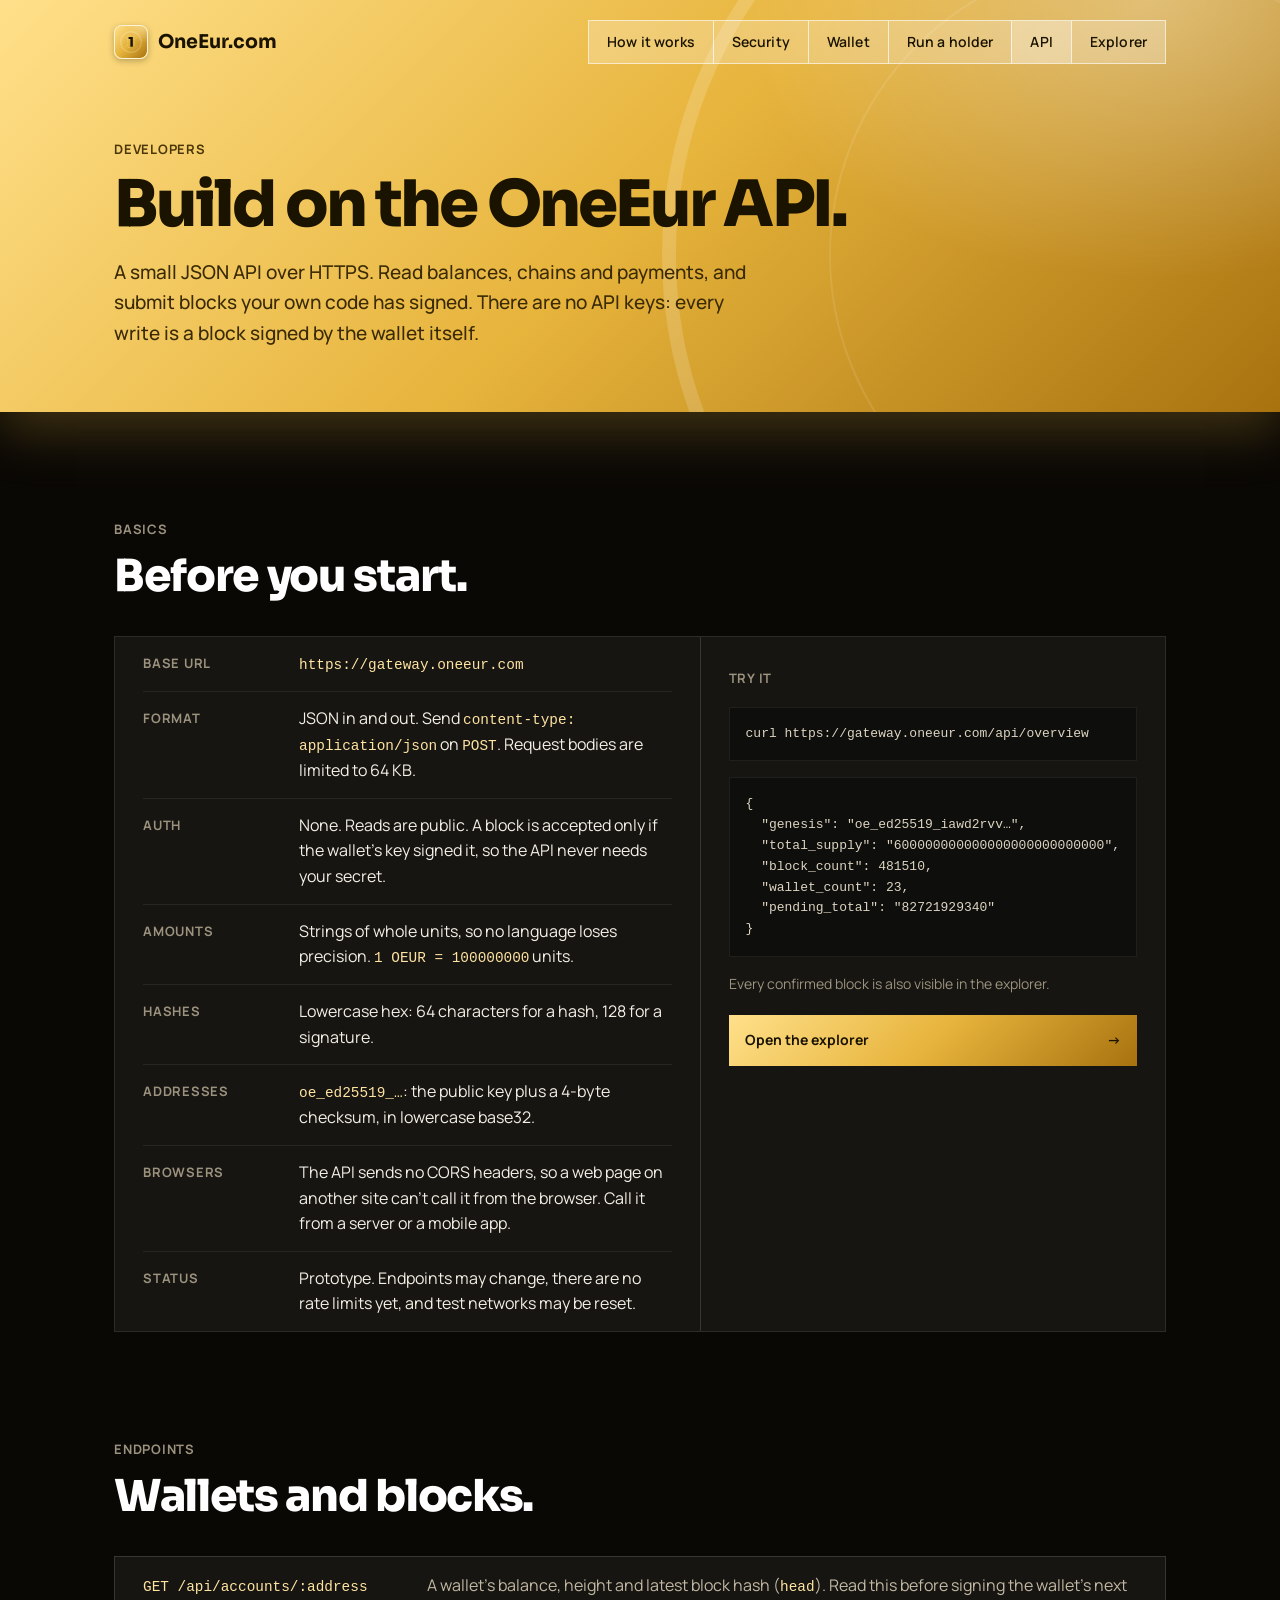
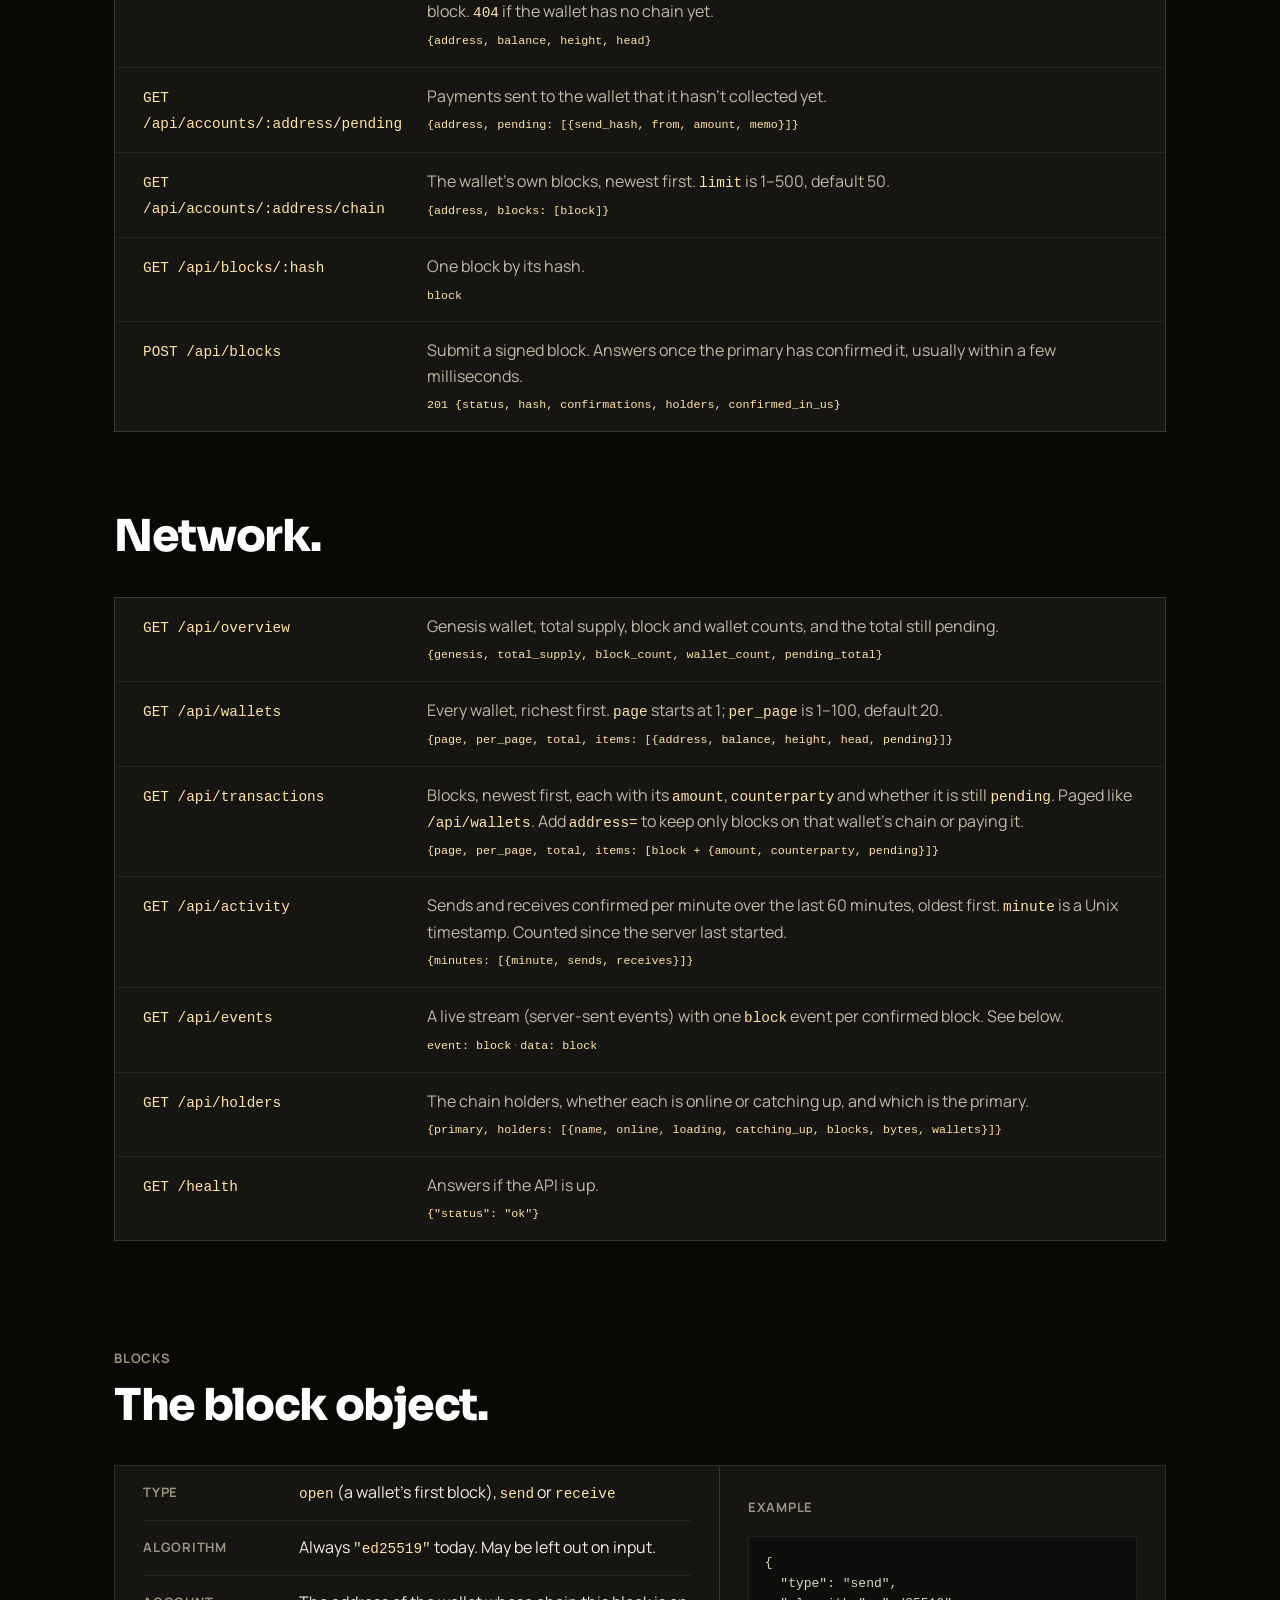
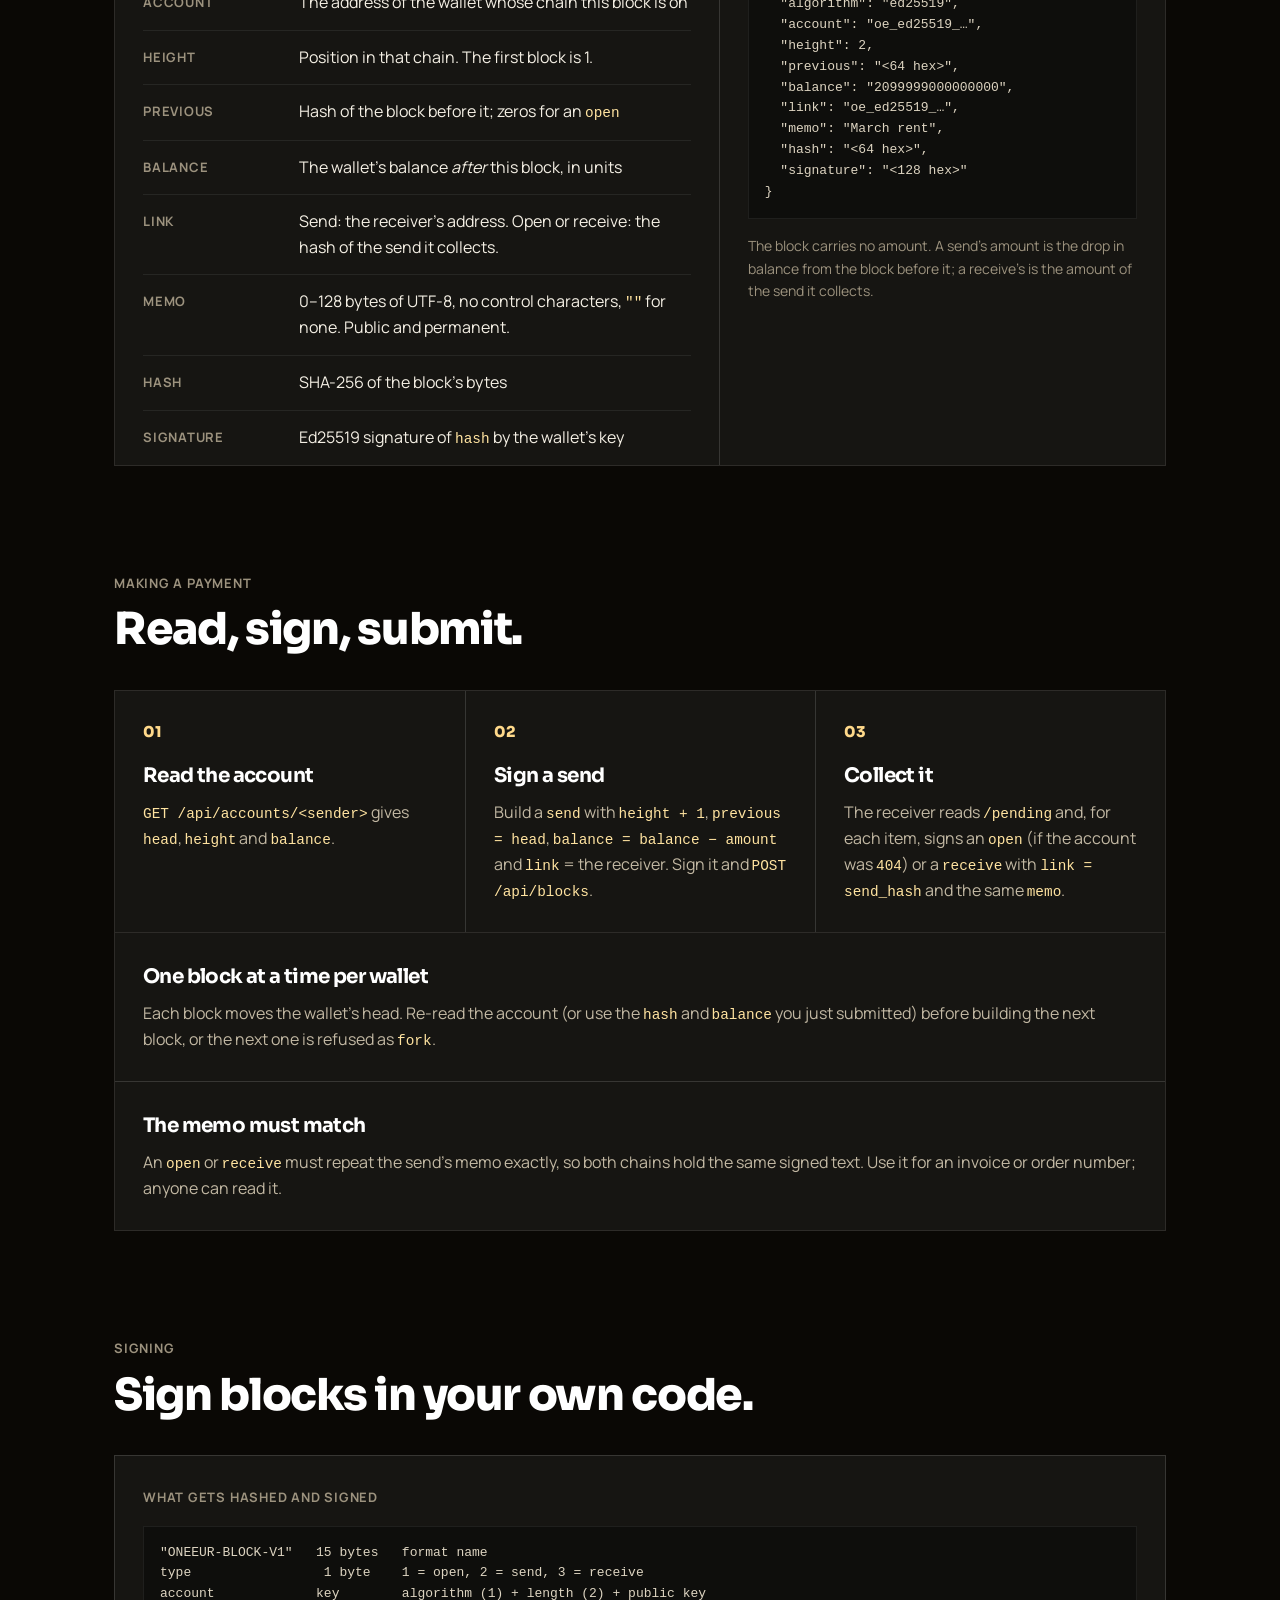
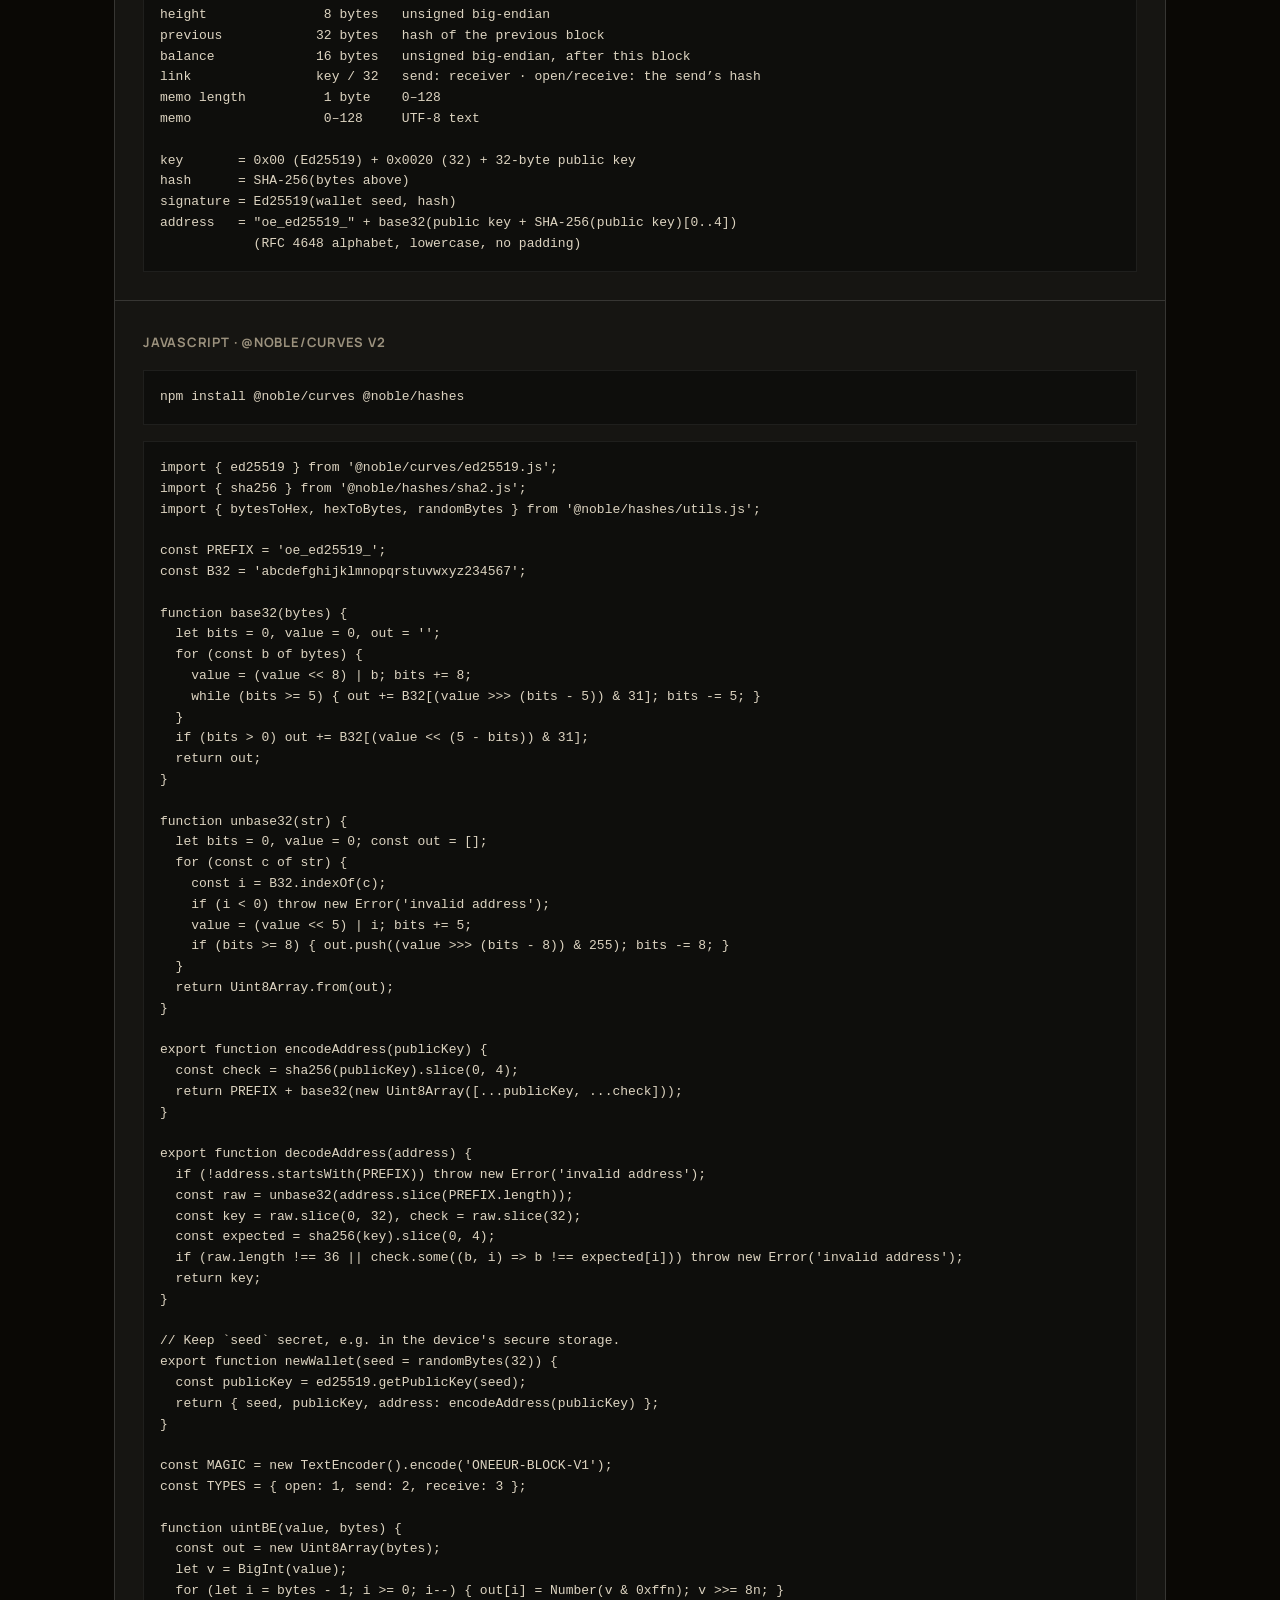
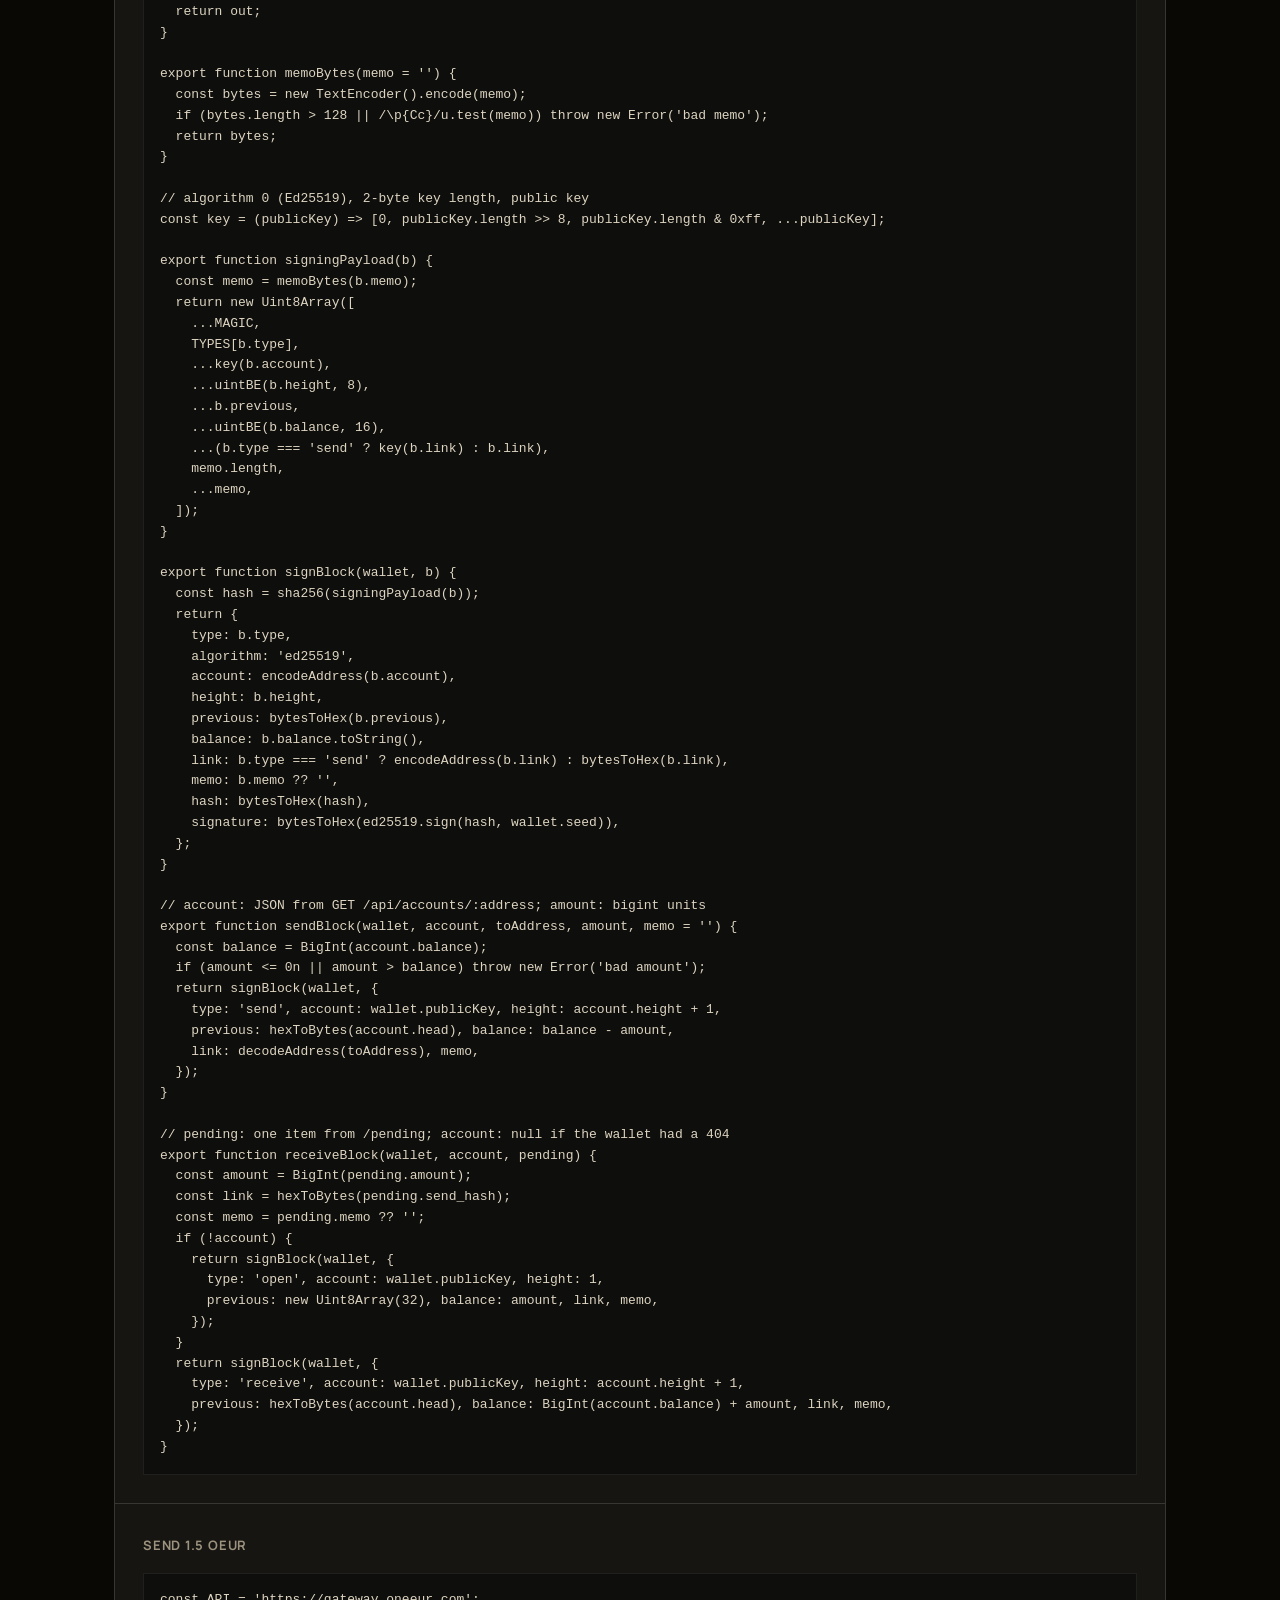
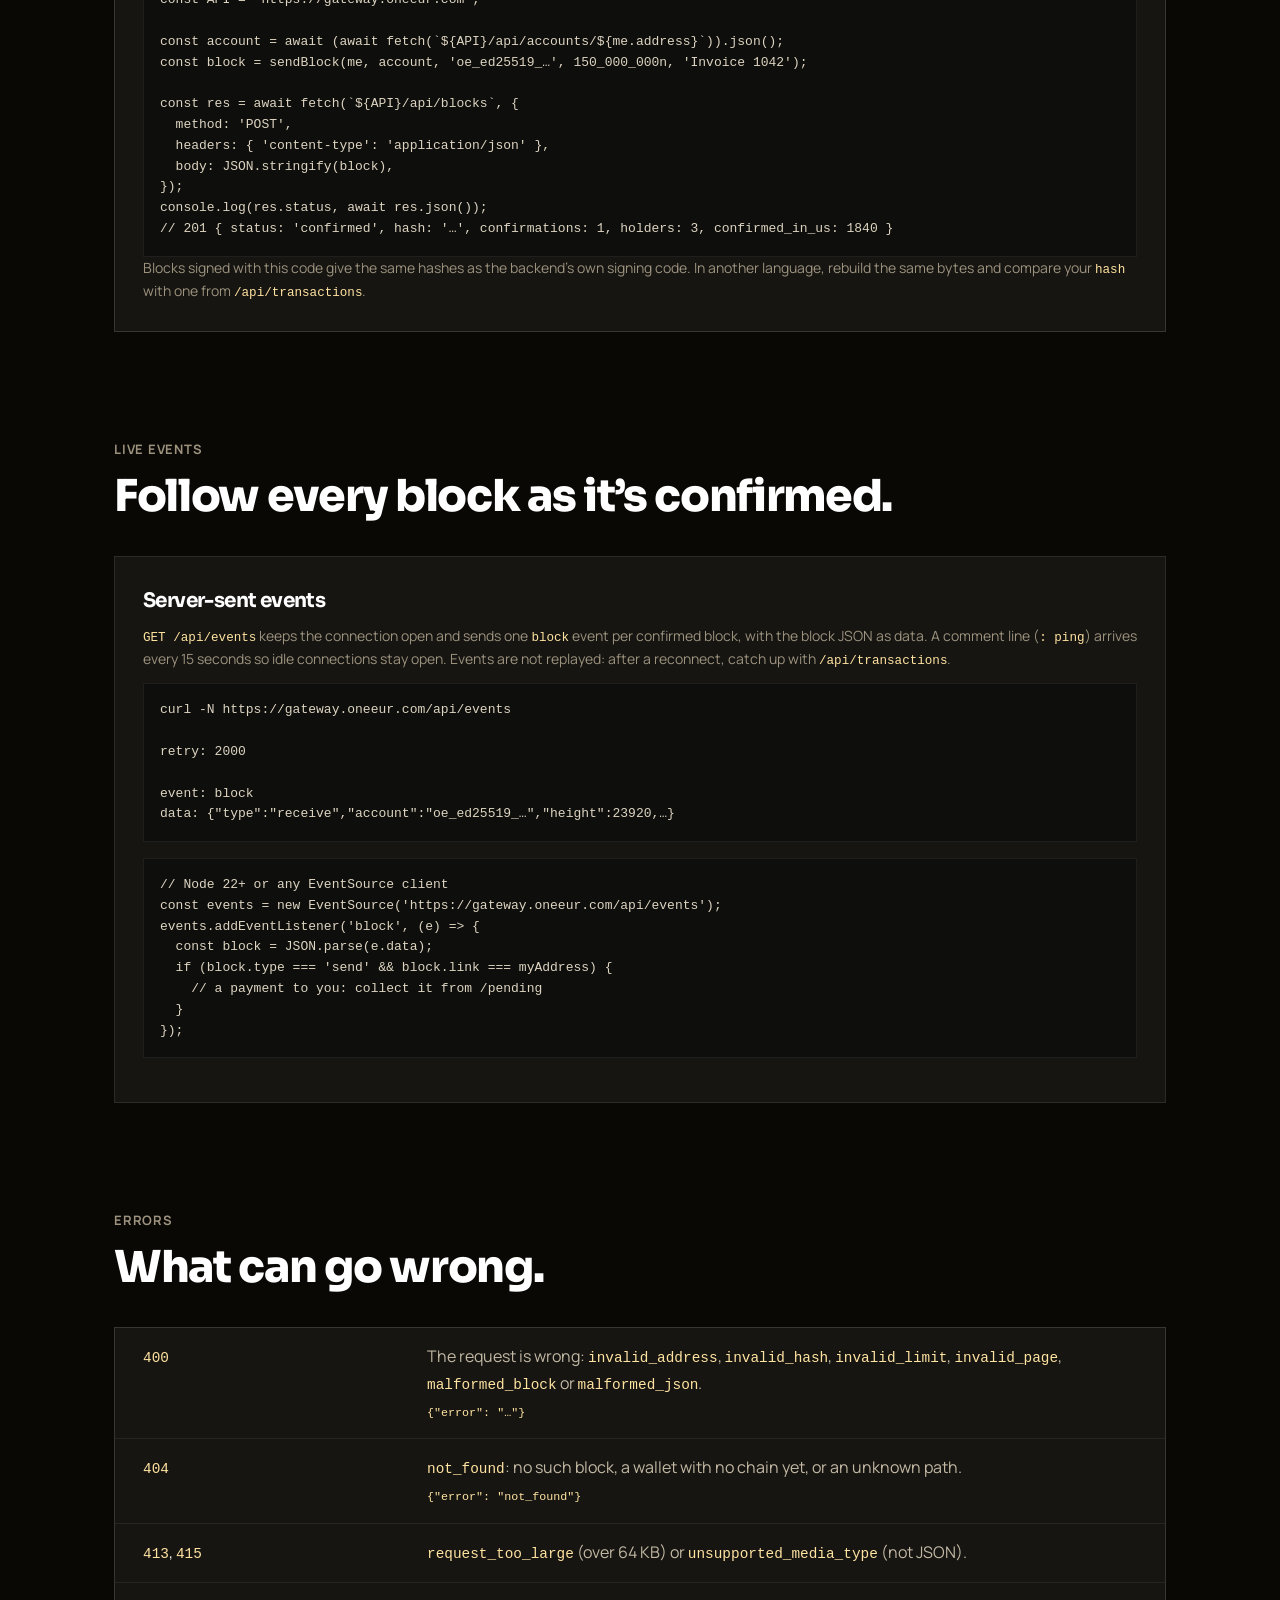
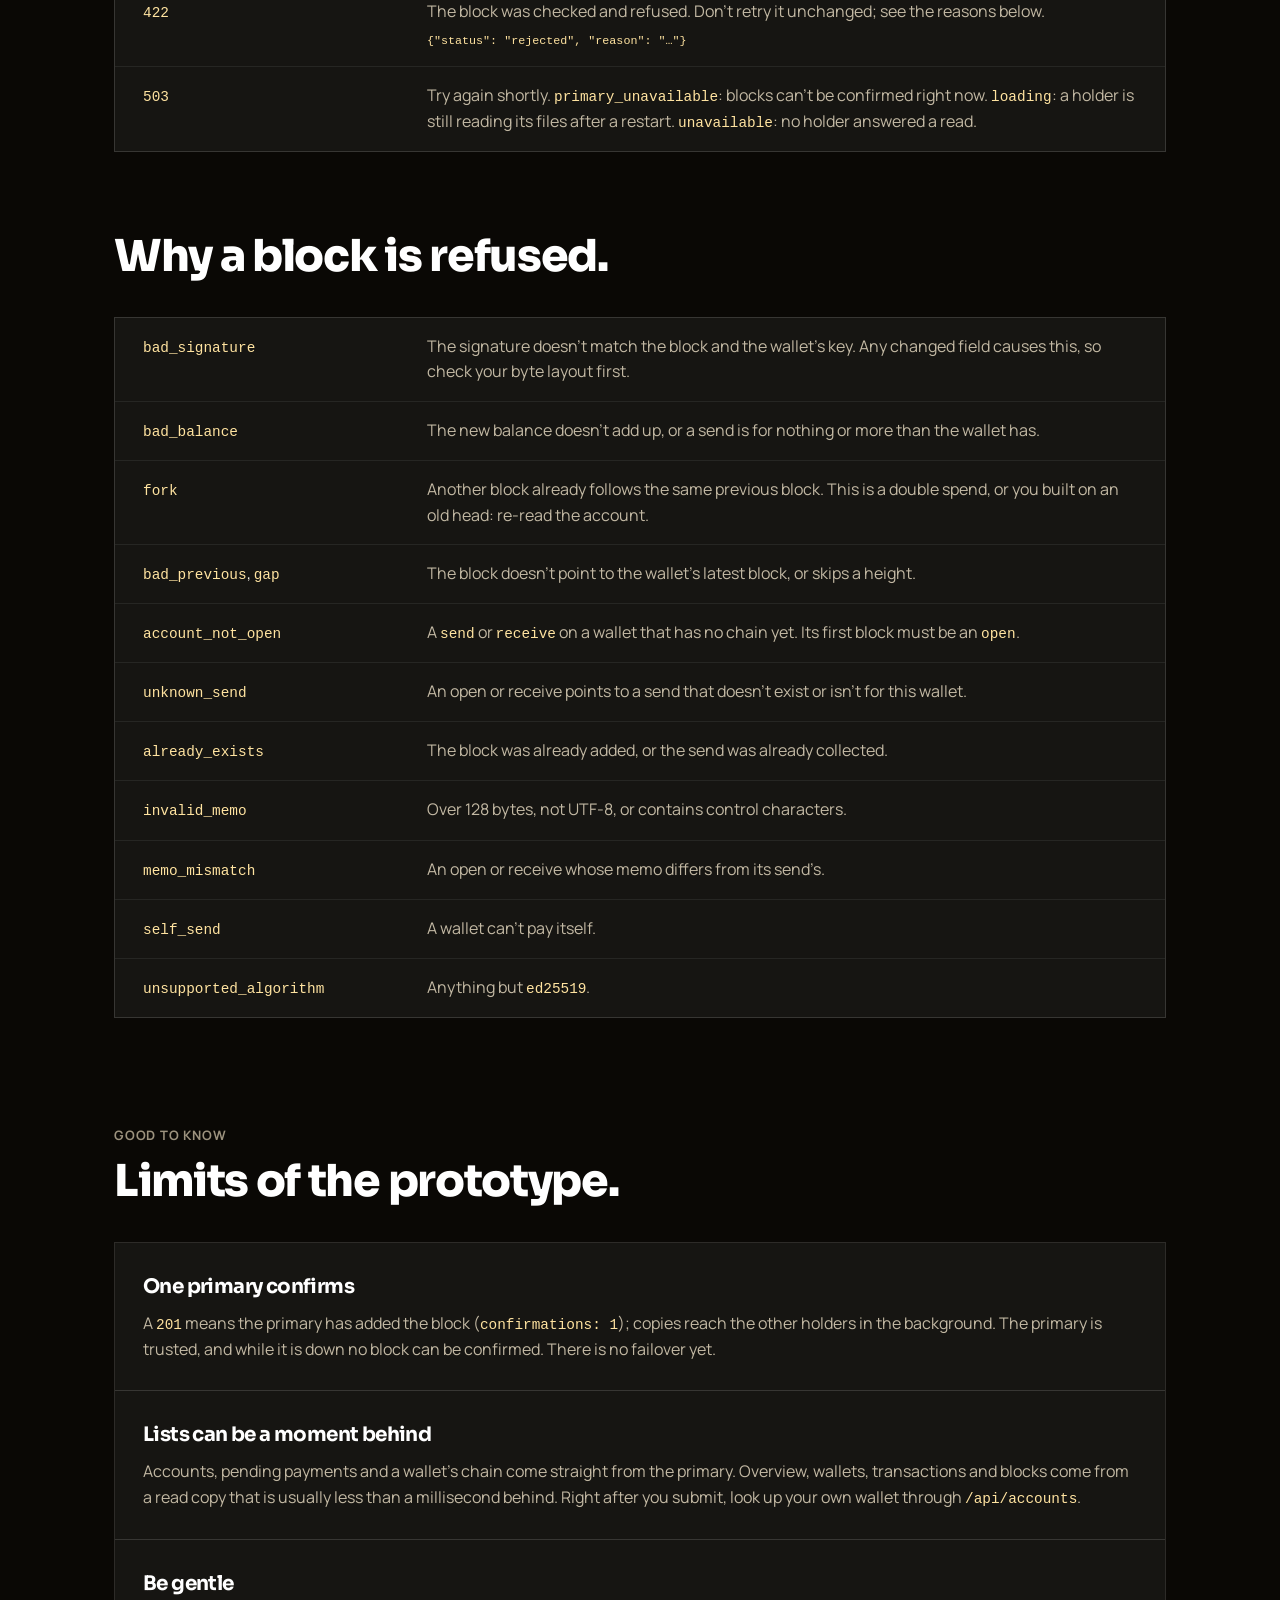
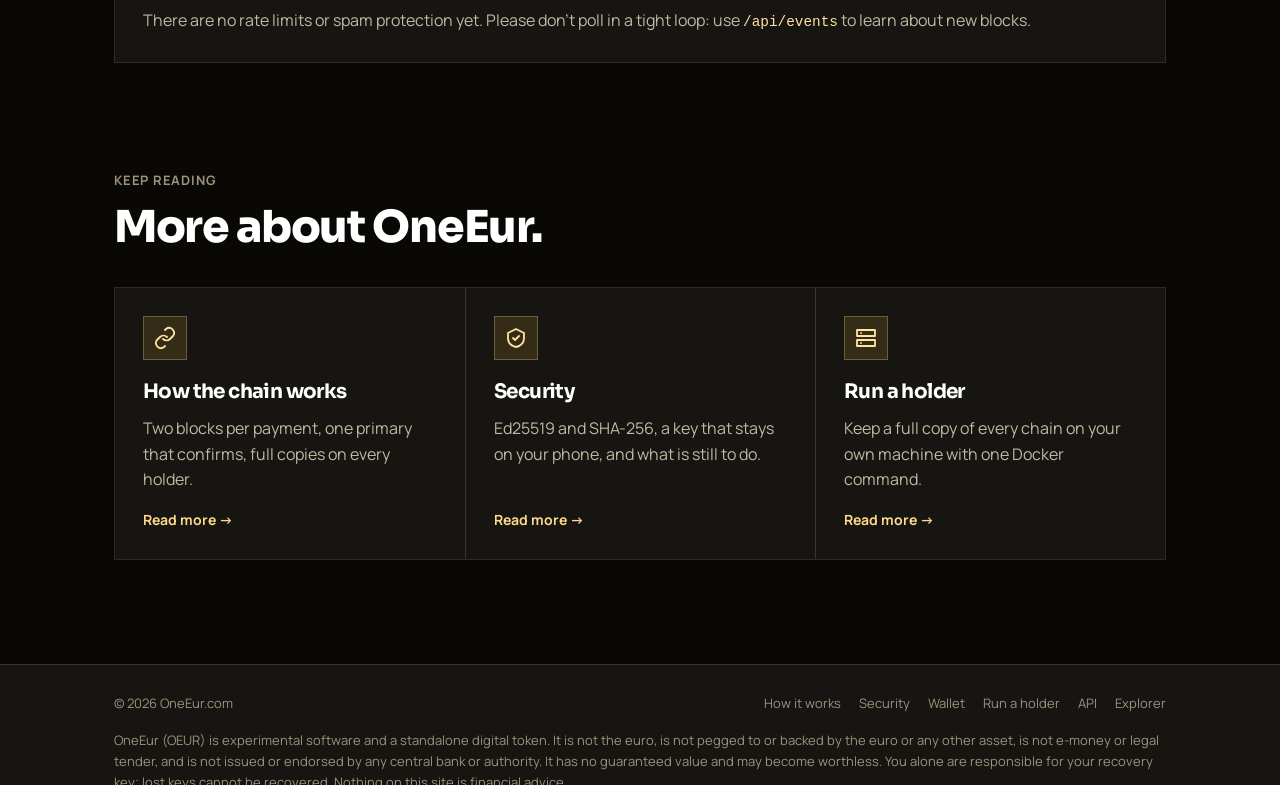
==== api.html @ a65db964 "API" ====
<!doctype html>
<html lang="en">
<head>
<meta charset="utf-8">
<meta name="viewport" content="width=device-width, initial-scale=1">
<title>API — OneEur</title>
<meta name="description" content="The OneEur API for developers: read balances, chains and payments, sign blocks yourself and submit them, and follow every block live.">
<meta property="og:title" content="API — OneEur">
<meta property="og:description" content="The OneEur API for developers: read balances, chains and payments, sign blocks yourself and submit them, and follow every block live.">
<meta property="og:url" content="https://oneeur.com/api.html">
<meta name="theme-color" content="#0A0805">
<link rel="icon" href="data:image/svg+xml,%3Csvg viewBox='0 0 1024 1024' xmlns='http://www.w3.org/2000/svg'%3E%3Cdefs%3E%3CclipPath id='ic'%3E%3Crect width='1024' height='1024' rx='229'/%3E%3C/clipPath%3E%3ClinearGradient id='ig' x1='0' y1='0' x2='1' y2='1'%3E%3Cstop offset='0' stop-color='%23FFE08A'/%3E%3Cstop offset='.5' stop-color='%23E7B43C'/%3E%3Cstop offset='1' stop-color='%23A8720F'/%3E%3C/linearGradient%3E%3CradialGradient id='is' cx='90%25' cy='0%25' r='75%25'%3E%3Cstop offset='0' stop-color='%23fff' stop-opacity='.35'/%3E%3Cstop offset='.7' stop-color='%23fff' stop-opacity='0'/%3E%3C/radialGradient%3E%3C/defs%3E%3Cg clip-path='url%28%23ic%29'%3E%3Crect width='1024' height='1024' fill='url%28%23ig%29'/%3E%3Crect width='1024' height='1024' fill='url%28%23is%29'/%3E%3Ccircle cx='512' cy='512' r='330' fill='none' stroke='%23fff' stroke-opacity='.18' stroke-width='44'/%3E%3Ccircle cx='512' cy='512' r='272' fill='none' stroke='%231A1300' stroke-opacity='.16' stroke-width='5' stroke-dasharray='30 12'/%3E%3Ccircle cx='512' cy='512' r='232' fill='none' stroke='%23fff' stroke-opacity='.12' stroke-width='4'/%3E%3Cg fill='none' stroke='%231A1300' stroke-opacity='.22' stroke-width='7' stroke-linecap='round' stroke-linejoin='round'%3E%3Cpath d='M284 512H352l24-24h28'/%3E%3Cpath d='M292 584H344l24 24h24'/%3E%3Cpath d='M300 436H356l18-18h20'/%3E%3Cpath d='M740 512H672l-24 24h-28'/%3E%3Cpath d='M732 440H680l-24-24h-24'/%3E%3Cpath d='M724 588H668l-18 18h-20'/%3E%3Cpath d='M560 288v28l20 20v6'/%3E%3Cpath d='M464 736v-28l-20-20v-6'/%3E%3C/g%3E%3Cg fill='%23FFF4CF'%3E%3Ccircle cx='404' cy='488' r='20' fill-opacity='.25'/%3E%3Ccircle cx='404' cy='488' r='10' fill-opacity='.9'/%3E%3Ccircle cx='392' cy='608' r='20' fill-opacity='.25'/%3E%3Ccircle cx='392' cy='608' r='10' fill-opacity='.9'/%3E%3Ccircle cx='394' cy='418' r='20' fill-opacity='.25'/%3E%3Ccircle cx='394' cy='418' r='10' fill-opacity='.9'/%3E%3Ccircle cx='620' cy='536' r='20' fill-opacity='.25'/%3E%3Ccircle cx='620' cy='536' r='10' fill-opacity='.9'/%3E%3Ccircle cx='632' cy='416' r='20' fill-opacity='.25'/%3E%3Ccircle cx='632' cy='416' r='10' fill-opacity='.9'/%3E%3Ccircle cx='630' cy='606' r='20' fill-opacity='.25'/%3E%3Ccircle cx='630' cy='606' r='10' fill-opacity='.9'/%3E%3Ccircle cx='580' cy='342' r='20' fill-opacity='.25'/%3E%3Ccircle cx='580' cy='342' r='10' fill-opacity='.9'/%3E%3Ccircle cx='444' cy='682' r='20' fill-opacity='.25'/%3E%3Ccircle cx='444' cy='682' r='10' fill-opacity='.9'/%3E%3C/g%3E%3Cpath d='M490.93 662V403.14l18.92 14.62h-77.4V348.1h138.46V662z' fill='%23fff' fill-opacity='.45' transform='translate%280 5%29'/%3E%3Cpath d='M490.93 662V403.14l18.92 14.62h-77.4V348.1h138.46V662z' fill='%231A1300'/%3E%3C/g%3E%3C/svg%3E">
<link rel="preconnect" href="https://fonts.googleapis.com">
<link rel="preconnect" href="https://fonts.gstatic.com" crossorigin>
<link href="https://fonts.googleapis.com/css2?family=Sora:wght@600;700;800&family=Manrope:wght@400;500;700&display=swap" rel="stylesheet">
<link rel="stylesheet" href="style.css">
</head>
<body>

<header>
  <div class="wrap">
    <a class="brand" href="./"><span class="mark" aria-hidden="true"><svg viewBox="0 0 1024 1024" xmlns="http://www.w3.org/2000/svg"><defs><clipPath id="mc"><rect width="1024" height="1024" rx="229"/></clipPath><linearGradient id="mg" x1="0" y1="0" x2="1" y2="1"><stop offset="0" stop-color="#FFE08A"/><stop offset=".5" stop-color="#E7B43C"/><stop offset="1" stop-color="#A8720F"/></linearGradient><radialGradient id="ms" cx="90%" cy="0%" r="75%"><stop offset="0" stop-color="#fff" stop-opacity=".35"/><stop offset=".7" stop-color="#fff" stop-opacity="0"/></radialGradient></defs><g clip-path="url(#mc)"><rect width="1024" height="1024" fill="url(#mg)"/><rect width="1024" height="1024" fill="url(#ms)"/><circle cx="512" cy="512" r="330" fill="none" stroke="#fff" stroke-opacity=".18" stroke-width="44"/><circle cx="512" cy="512" r="272" fill="none" stroke="#1A1300" stroke-opacity=".16" stroke-width="5" stroke-dasharray="30 12"/><circle cx="512" cy="512" r="232" fill="none" stroke="#fff" stroke-opacity=".12" stroke-width="4"/><g fill="none" stroke="#1A1300" stroke-opacity=".22" stroke-width="7" stroke-linecap="round" stroke-linejoin="round"><path d="M284 512H352l24-24h28"/><path d="M292 584H344l24 24h24"/><path d="M300 436H356l18-18h20"/><path d="M740 512H672l-24 24h-28"/><path d="M732 440H680l-24-24h-24"/><path d="M724 588H668l-18 18h-20"/><path d="M560 288v28l20 20v6"/><path d="M464 736v-28l-20-20v-6"/></g><g fill="#FFF4CF"><circle cx="404" cy="488" r="20" fill-opacity=".25"/><circle cx="404" cy="488" r="10" fill-opacity=".9"/><circle cx="392" cy="608" r="20" fill-opacity=".25"/><circle cx="392" cy="608" r="10" fill-opacity=".9"/><circle cx="394" cy="418" r="20" fill-opacity=".25"/><circle cx="394" cy="418" r="10" fill-opacity=".9"/><circle cx="620" cy="536" r="20" fill-opacity=".25"/><circle cx="620" cy="536" r="10" fill-opacity=".9"/><circle cx="632" cy="416" r="20" fill-opacity=".25"/><circle cx="632" cy="416" r="10" fill-opacity=".9"/><circle cx="630" cy="606" r="20" fill-opacity=".25"/><circle cx="630" cy="606" r="10" fill-opacity=".9"/><circle cx="580" cy="342" r="20" fill-opacity=".25"/><circle cx="580" cy="342" r="10" fill-opacity=".9"/><circle cx="444" cy="682" r="20" fill-opacity=".25"/><circle cx="444" cy="682" r="10" fill-opacity=".9"/></g><path d="M490.93 662V403.14l18.92 14.62h-77.4V348.1h138.46V662z" fill="#fff" fill-opacity=".45" transform="translate(0 5)"/><path d="M490.93 662V403.14l18.92 14.62h-77.4V348.1h138.46V662z" fill="#1A1300"/></g></svg></span>OneEur.com</a>
    <nav aria-label="Main">
      <a href="chain.html">How it works</a>
      <a href="security.html">Security</a>
      <a href="app.html">Wallet</a>
      <a href="holder.html">Run a holder</a>
      <a href="api.html" aria-current="page">API</a>
      <a href="https://gateway.oneeur.com/explorer">Explorer</a>
    </nav>
  </div>
</header>

<main>
<div class="goldtop">
  <section class="pagehero">
    <div class="wrap">
      <span class="eyebrow">Developers</span>
      <h1>Build on the OneEur API.</h1>
      <p>A small JSON API over HTTPS. Read balances, chains and payments, and submit blocks your own code has signed. There are no API keys: every write is a block signed by the wallet itself.</p>
    </div>
  </section>
</div>

  <section class="block">
    <div class="wrap">
      <span class="eyebrow">Basics</span>
      <h2>Before you start.</h2>
      <div class="specs" style="border-top:1px solid var(--hair)">
        <dl class="card">
          <div><dt>Base URL</dt><dd><code>https://gateway.oneeur.com</code></dd></div>
          <div><dt>Format</dt><dd>JSON in and out. Send <code>content-type: application/json</code> on <code>POST</code>. Request bodies are limited to 64 KB.</dd></div>
          <div><dt>Auth</dt><dd>None. Reads are public. A block is accepted only if the wallet&rsquo;s key signed it, so the API never needs your secret.</dd></div>
          <div><dt>Amounts</dt><dd>Strings of whole units, so no language loses precision. <code>1 OEUR = 100000000</code> units.</dd></div>
          <div><dt>Hashes</dt><dd>Lowercase hex: 64 characters for a hash, 128 for a signature.</dd></div>
          <div><dt>Addresses</dt><dd><code>oe_ed25519_&hellip;</code>: the public key plus a 4-byte checksum, in lowercase base32.</dd></div>
          <div><dt>Browsers</dt><dd>The API sends no CORS headers, so a web page on another site can&rsquo;t call it from the browser. Call it from a server or a mobile app.</dd></div>
          <div><dt>Status</dt><dd>Prototype. Endpoints may change, there are no rate limits yet, and test networks may be reset.</dd></div>
        </dl>
        <div class="card code">
          <span class="tag">Try it</span>
<pre><code>curl https://gateway.oneeur.com/api/overview</code></pre>
<pre><code>{
  "genesis": "oe_ed25519_iawd2rvv&hellip;",
  "total_supply": "600000000000000000000000000",
  "block_count": 481510,
  "wallet_count": 23,
  "pending_total": "82721929340"
}</code></pre>
          <p>Every confirmed block is also visible in the explorer.</p>
          <a class="explore" href="https://gateway.oneeur.com/explorer">Open the explorer <span aria-hidden="true">&rarr;</span></a>
        </div>
      </div>
    </div>
  </section>

  <section class="block">
    <div class="wrap">
      <span class="eyebrow">Endpoints</span>
      <h2>Wallets and blocks.</h2>
      <dl class="rows">
        <div><dt><code>GET /api/accounts/:address</code></dt><dd>A wallet&rsquo;s balance, height and latest block hash (<code>head</code>). Read this before signing the wallet&rsquo;s next block. <code>404</code> if the wallet has no chain yet.<span class="default"><code>{address, balance, height, head}</code></span></dd></div>
        <div><dt><code>GET /api/accounts/:address/pending</code></dt><dd>Payments sent to the wallet that it hasn&rsquo;t collected yet.<span class="default"><code>{address, pending: [{send_hash, from, amount, memo}]}</code></span></dd></div>
        <div><dt><code>GET /api/accounts/:address/chain</code></dt><dd>The wallet&rsquo;s own blocks, newest first. <code>limit</code> is 1&ndash;500, default 50.<span class="default"><code>{address, blocks: [block]}</code></span></dd></div>
        <div><dt><code>GET /api/blocks/:hash</code></dt><dd>One block by its hash.<span class="default"><code>block</code></span></dd></div>
        <div><dt><code>POST /api/blocks</code></dt><dd>Submit a signed block. Answers once the primary has confirmed it, usually within a few milliseconds.<span class="default"><code>201 {status, hash, confirmations, holders, confirmed_in_us}</code></span></dd></div>
      </dl>

      <h2 class="sub">Network.</h2>
      <dl class="rows">
        <div><dt><code>GET /api/overview</code></dt><dd>Genesis wallet, total supply, block and wallet counts, and the total still pending.<span class="default"><code>{genesis, total_supply, block_count, wallet_count, pending_total}</code></span></dd></div>
        <div><dt><code>GET /api/wallets</code></dt><dd>Every wallet, richest first. <code>page</code> starts at 1; <code>per_page</code> is 1&ndash;100, default 20.<span class="default"><code>{page, per_page, total, items: [{address, balance, height, head, pending}]}</code></span></dd></div>
        <div><dt><code>GET /api/transactions</code></dt><dd>Blocks, newest first, each with its <code>amount</code>, <code>counterparty</code> and whether it is still <code>pending</code>. Paged like <code>/api/wallets</code>. Add <code>address=</code> to keep only blocks on that wallet&rsquo;s chain or paying it.<span class="default"><code>{page, per_page, total, items: [block + {amount, counterparty, pending}]}</code></span></dd></div>
        <div><dt><code>GET /api/activity</code></dt><dd>Sends and receives confirmed per minute over the last 60 minutes, oldest first. <code>minute</code> is a Unix timestamp. Counted since the server last started.<span class="default"><code>{minutes: [{minute, sends, receives}]}</code></span></dd></div>
        <div><dt><code>GET /api/events</code></dt><dd>A live stream (server-sent events) with one <code>block</code> event per confirmed block. See below.<span class="default"><code>event: block</code> &middot; <code>data: block</code></span></dd></div>
        <div><dt><code>GET /api/holders</code></dt><dd>The chain holders, whether each is online or catching up, and which is the primary.<span class="default"><code>{primary, holders: [{name, online, loading, catching_up, blocks, bytes, wallets}]}</code></span></dd></div>
        <div><dt><code>GET /health</code></dt><dd>Answers if the API is up.<span class="default"><code>{"status": "ok"}</code></span></dd></div>
      </dl>
    </div>
  </section>

  <section class="block">
    <div class="wrap">
      <span class="eyebrow">Blocks</span>
      <h2>The block object.</h2>
      <div class="specs" style="border-top:1px solid var(--hair)">
        <dl class="card">
          <div><dt>type</dt><dd><code>open</code> (a wallet&rsquo;s first block), <code>send</code> or <code>receive</code></dd></div>
          <div><dt>algorithm</dt><dd>Always <code>"ed25519"</code> today. May be left out on input.</dd></div>
          <div><dt>account</dt><dd>The address of the wallet whose chain this block is on</dd></div>
          <div><dt>height</dt><dd>Position in that chain. The first block is 1.</dd></div>
          <div><dt>previous</dt><dd>Hash of the block before it; zeros for an <code>open</code></dd></div>
          <div><dt>balance</dt><dd>The wallet&rsquo;s balance <em>after</em> this block, in units</dd></div>
          <div><dt>link</dt><dd>Send: the receiver&rsquo;s address. Open or receive: the hash of the send it collects.</dd></div>
          <div><dt>memo</dt><dd>0&ndash;128 bytes of UTF-8, no control characters, <code>""</code> for none. Public and permanent.</dd></div>
          <div><dt>hash</dt><dd>SHA-256 of the block&rsquo;s bytes</dd></div>
          <div><dt>signature</dt><dd>Ed25519 signature of <code>hash</code> by the wallet&rsquo;s key</dd></div>
        </dl>
        <div class="card code">
          <span class="tag">Example</span>
<pre><code>{
  "type": "send",
  "algorithm": "ed25519",
  "account": "oe_ed25519_&hellip;",
  "height": 2,
  "previous": "&lt;64 hex&gt;",
  "balance": "2099999000000000",
  "link": "oe_ed25519_&hellip;",
  "memo": "March rent",
  "hash": "&lt;64 hex&gt;",
  "signature": "&lt;128 hex&gt;"
}</code></pre>
          <p>The block carries no amount. A send&rsquo;s amount is the drop in balance from the block before it; a receive&rsquo;s is the amount of the send it collects.</p>
        </div>
      </div>
    </div>
  </section>

  <section class="block">
    <div class="wrap">
      <span class="eyebrow">Making a payment</span>
      <h2>Read, sign, submit.</h2>
      <ol class="flow">
        <li class="card"><span class="num">01</span><h3>Read the account</h3><p><code>GET /api/accounts/&lt;sender&gt;</code> gives <code>head</code>, <code>height</code> and <code>balance</code>.</p></li>
        <li class="card"><span class="num">02</span><h3>Sign a send</h3><p>Build a <code>send</code> with <code>height + 1</code>, <code>previous = head</code>, <code>balance = balance &minus; amount</code> and <code>link</code> = the receiver. Sign it and <code>POST /api/blocks</code>.</p></li>
        <li class="card"><span class="num">03</span><h3>Collect it</h3><p>The receiver reads <code>/pending</code> and, for each item, signs an <code>open</code> (if the account was <code>404</code>) or a <code>receive</code> with <code>link = send_hash</code> and the same <code>memo</code>.</p></li>
      </ol>
      <div class="stack" style="border-top:0">
        <article class="card"><h3>One block at a time per wallet</h3><p>Each block moves the wallet&rsquo;s head. Re-read the account (or use the <code>hash</code> and <code>balance</code> you just submitted) before building the next block, or the next one is refused as <code>fork</code>.</p></article>
        <article class="card"><h3>The memo must match</h3><p>An <code>open</code> or <code>receive</code> must repeat the send&rsquo;s memo exactly, so both chains hold the same signed text. Use it for an invoice or order number; anyone can read it.</p></article>
      </div>
    </div>
  </section>

  <section class="block">
    <div class="wrap">
      <span class="eyebrow">Signing</span>
      <h2>Sign blocks in your own code.</h2>
      <div class="card code bytes" style="border-top:1px solid var(--hair)">
        <span class="tag">What gets hashed and signed</span>
<pre><code>"ONEEUR-BLOCK-V1"   15 bytes   format name
type                 1 byte    1 = open, 2 = send, 3 = receive
account             key        algorithm (1) + length (2) + public key
height               8 bytes   unsigned big-endian
previous            32 bytes   hash of the previous block
balance             16 bytes   unsigned big-endian, after this block
link                key / 32   send: receiver &middot; open/receive: the send&rsquo;s hash
memo length          1 byte    0&ndash;128
memo                 0&ndash;128     UTF-8 text

key       = 0x00 (Ed25519) + 0x0020 (32) + 32-byte public key
hash      = SHA-256(bytes above)
signature = Ed25519(wallet seed, hash)
address   = "oe_ed25519_" + base32(public key + SHA-256(public key)[0..4])
            (RFC 4648 alphabet, lowercase, no padding)</code></pre>
      </div>
      <div class="card code bytes">
        <span class="tag">JavaScript &middot; @noble/curves v2</span>
<pre><code>npm install @noble/curves @noble/hashes</code></pre>
<pre><code>import { ed25519 } from '@noble/curves/ed25519.js';
import { sha256 } from '@noble/hashes/sha2.js';
import { bytesToHex, hexToBytes, randomBytes } from '@noble/hashes/utils.js';

const PREFIX = 'oe_ed25519_';
const B32 = 'abcdefghijklmnopqrstuvwxyz234567';

function base32(bytes) {
  let bits = 0, value = 0, out = '';
  for (const b of bytes) {
    value = (value &lt;&lt; 8) | b; bits += 8;
    while (bits &gt;= 5) { out += B32[(value &gt;&gt;&gt; (bits - 5)) &amp; 31]; bits -= 5; }
  }
  if (bits &gt; 0) out += B32[(value &lt;&lt; (5 - bits)) &amp; 31];
  return out;
}

function unbase32(str) {
  let bits = 0, value = 0; const out = [];
  for (const c of str) {
    const i = B32.indexOf(c);
    if (i &lt; 0) throw new Error('invalid address');
    value = (value &lt;&lt; 5) | i; bits += 5;
    if (bits &gt;= 8) { out.push((value &gt;&gt;&gt; (bits - 8)) &amp; 255); bits -= 8; }
  }
  return Uint8Array.from(out);
}

export function encodeAddress(publicKey) {
  const check = sha256(publicKey).slice(0, 4);
  return PREFIX + base32(new Uint8Array([...publicKey, ...check]));
}

export function decodeAddress(address) {
  if (!address.startsWith(PREFIX)) throw new Error('invalid address');
  const raw = unbase32(address.slice(PREFIX.length));
  const key = raw.slice(0, 32), check = raw.slice(32);
  const expected = sha256(key).slice(0, 4);
  if (raw.length !== 36 || check.some((b, i) =&gt; b !== expected[i])) throw new Error('invalid address');
  return key;
}

// Keep `seed` secret, e.g. in the device's secure storage.
export function newWallet(seed = randomBytes(32)) {
  const publicKey = ed25519.getPublicKey(seed);
  return { seed, publicKey, address: encodeAddress(publicKey) };
}

const MAGIC = new TextEncoder().encode('ONEEUR-BLOCK-V1');
const TYPES = { open: 1, send: 2, receive: 3 };

function uintBE(value, bytes) {
  const out = new Uint8Array(bytes);
  let v = BigInt(value);
  for (let i = bytes - 1; i &gt;= 0; i--) { out[i] = Number(v &amp; 0xffn); v &gt;&gt;= 8n; }
  return out;
}

export function memoBytes(memo = '') {
  const bytes = new TextEncoder().encode(memo);
  if (bytes.length &gt; 128 || /\p{Cc}/u.test(memo)) throw new Error('bad memo');
  return bytes;
}

// algorithm 0 (Ed25519), 2-byte key length, public key
const key = (publicKey) =&gt; [0, publicKey.length &gt;&gt; 8, publicKey.length &amp; 0xff, ...publicKey];

export function signingPayload(b) {
  const memo = memoBytes(b.memo);
  return new Uint8Array([
    ...MAGIC,
    TYPES[b.type],
    ...key(b.account),
    ...uintBE(b.height, 8),
    ...b.previous,
    ...uintBE(b.balance, 16),
    ...(b.type === 'send' ? key(b.link) : b.link),
    memo.length,
    ...memo,
  ]);
}

export function signBlock(wallet, b) {
  const hash = sha256(signingPayload(b));
  return {
    type: b.type,
    algorithm: 'ed25519',
    account: encodeAddress(b.account),
    height: b.height,
    previous: bytesToHex(b.previous),
    balance: b.balance.toString(),
    link: b.type === 'send' ? encodeAddress(b.link) : bytesToHex(b.link),
    memo: b.memo ?? '',
    hash: bytesToHex(hash),
    signature: bytesToHex(ed25519.sign(hash, wallet.seed)),
  };
}

// account: JSON from GET /api/accounts/:address; amount: bigint units
export function sendBlock(wallet, account, toAddress, amount, memo = '') {
  const balance = BigInt(account.balance);
  if (amount &lt;= 0n || amount &gt; balance) throw new Error('bad amount');
  return signBlock(wallet, {
    type: 'send', account: wallet.publicKey, height: account.height + 1,
    previous: hexToBytes(account.head), balance: balance - amount,
    link: decodeAddress(toAddress), memo,
  });
}

// pending: one item from /pending; account: null if the wallet had a 404
export function receiveBlock(wallet, account, pending) {
  const amount = BigInt(pending.amount);
  const link = hexToBytes(pending.send_hash);
  const memo = pending.memo ?? '';
  if (!account) {
    return signBlock(wallet, {
      type: 'open', account: wallet.publicKey, height: 1,
      previous: new Uint8Array(32), balance: amount, link, memo,
    });
  }
  return signBlock(wallet, {
    type: 'receive', account: wallet.publicKey, height: account.height + 1,
    previous: hexToBytes(account.head), balance: BigInt(account.balance) + amount, link, memo,
  });
}</code></pre>
      </div>
      <div class="card code bytes">
        <span class="tag">Send 1.5 OEUR</span>
<pre><code>const API = 'https://gateway.oneeur.com';

const account = await (await fetch(`${API}/api/accounts/${me.address}`)).json();
const block = sendBlock(me, account, 'oe_ed25519_&hellip;', 150_000_000n, 'Invoice 1042');

const res = await fetch(`${API}/api/blocks`, {
  method: 'POST',
  headers: { 'content-type': 'application/json' },
  body: JSON.stringify(block),
});
console.log(res.status, await res.json());
// 201 { status: 'confirmed', hash: '&hellip;', confirmations: 1, holders: 3, confirmed_in_us: 1840 }</code></pre>
        <p>Blocks signed with this code give the same hashes as the backend&rsquo;s own signing code. In another language, rebuild the same bytes and compare your <code>hash</code> with one from <code>/api/transactions</code>.</p>
      </div>
    </div>
  </section>

  <section class="block">
    <div class="wrap">
      <span class="eyebrow">Live events</span>
      <h2>Follow every block as it&rsquo;s confirmed.</h2>
      <div class="stack">
        <article class="card code">
          <h3>Server-sent events</h3>
          <p><code>GET /api/events</code> keeps the connection open and sends one <code>block</code> event per confirmed block, with the block JSON as data. A comment line (<code>: ping</code>) arrives every 15 seconds so idle connections stay open. Events are not replayed: after a reconnect, catch up with <code>/api/transactions</code>.</p>
<pre><code>curl -N https://gateway.oneeur.com/api/events

retry: 2000

event: block
data: {"type":"receive","account":"oe_ed25519_&hellip;","height":23920,&hellip;}</code></pre>
<pre><code>// Node 22+ or any EventSource client
const events = new EventSource('https://gateway.oneeur.com/api/events');
events.addEventListener('block', (e) =&gt; {
  const block = JSON.parse(e.data);
  if (block.type === 'send' &amp;&amp; block.link === myAddress) {
    // a payment to you: collect it from /pending
  }
});</code></pre>
        </article>
      </div>
    </div>
  </section>

  <section class="block">
    <div class="wrap">
      <span class="eyebrow">Errors</span>
      <h2>What can go wrong.</h2>
      <dl class="rows">
        <div><dt><code>400</code></dt><dd>The request is wrong: <code>invalid_address</code>, <code>invalid_hash</code>, <code>invalid_limit</code>, <code>invalid_page</code>, <code>malformed_block</code> or <code>malformed_json</code>.<span class="default"><code>{"error": "&hellip;"}</code></span></dd></div>
        <div><dt><code>404</code></dt><dd><code>not_found</code>: no such block, a wallet with no chain yet, or an unknown path.<span class="default"><code>{"error": "not_found"}</code></span></dd></div>
        <div><dt><code>413</code>, <code>415</code></dt><dd><code>request_too_large</code> (over 64 KB) or <code>unsupported_media_type</code> (not JSON).</dd></div>
        <div><dt><code>422</code></dt><dd>The block was checked and refused. Don&rsquo;t retry it unchanged; see the reasons below.<span class="default"><code>{"status": "rejected", "reason": "&hellip;"}</code></span></dd></div>
        <div><dt><code>503</code></dt><dd>Try again shortly. <code>primary_unavailable</code>: blocks can&rsquo;t be confirmed right now. <code>loading</code>: a holder is still reading its files after a restart. <code>unavailable</code>: no holder answered a read.</dd></div>
      </dl>

      <h2 class="sub">Why a block is refused.</h2>
      <dl class="rows">
        <div><dt><code>bad_signature</code></dt><dd>The signature doesn&rsquo;t match the block and the wallet&rsquo;s key. Any changed field causes this, so check your byte layout first.</dd></div>
        <div><dt><code>bad_balance</code></dt><dd>The new balance doesn&rsquo;t add up, or a send is for nothing or more than the wallet has.</dd></div>
        <div><dt><code>fork</code></dt><dd>Another block already follows the same previous block. This is a double spend, or you built on an old head: re-read the account.</dd></div>
        <div><dt><code>bad_previous</code>, <code>gap</code></dt><dd>The block doesn&rsquo;t point to the wallet&rsquo;s latest block, or skips a height.</dd></div>
        <div><dt><code>account_not_open</code></dt><dd>A <code>send</code> or <code>receive</code> on a wallet that has no chain yet. Its first block must be an <code>open</code>.</dd></div>
        <div><dt><code>unknown_send</code></dt><dd>An open or receive points to a send that doesn&rsquo;t exist or isn&rsquo;t for this wallet.</dd></div>
        <div><dt><code>already_exists</code></dt><dd>The block was already added, or the send was already collected.</dd></div>
        <div><dt><code>invalid_memo</code></dt><dd>Over 128 bytes, not UTF-8, or contains control characters.</dd></div>
        <div><dt><code>memo_mismatch</code></dt><dd>An open or receive whose memo differs from its send&rsquo;s.</dd></div>
        <div><dt><code>self_send</code></dt><dd>A wallet can&rsquo;t pay itself.</dd></div>
        <div><dt><code>unsupported_algorithm</code></dt><dd>Anything but <code>ed25519</code>.</dd></div>
      </dl>
    </div>
  </section>

  <section class="block">
    <div class="wrap">
      <span class="eyebrow">Good to know</span>
      <h2>Limits of the prototype.</h2>
      <div class="stack">
        <article class="card"><h3>One primary confirms</h3><p>A <code>201</code> means the primary has added the block (<code>confirmations: 1</code>); copies reach the other holders in the background. The primary is trusted, and while it is down no block can be confirmed. There is no failover yet.</p></article>
        <article class="card"><h3>Lists can be a moment behind</h3><p>Accounts, pending payments and a wallet&rsquo;s chain come straight from the primary. Overview, wallets, transactions and blocks come from a read copy that is usually less than a millisecond behind. Right after you submit, look up your own wallet through <code>/api/accounts</code>.</p></article>
        <article class="card"><h3>Be gentle</h3><p>There are no rate limits or spam protection yet. Please don&rsquo;t poll in a tight loop: use <code>/api/events</code> to learn about new blocks.</p></article>
      </div>
    </div>
  </section>

  <section class="block">
    <div class="wrap">
      <span class="eyebrow">Keep reading</span>
      <h2>More about OneEur.</h2>
      <div class="pages three">
        <a href="chain.html"><div class="icon"><svg width="24" height="24" viewBox="0 0 24 24" fill="none" stroke="currentColor" stroke-width="1.8" stroke-linecap="round" stroke-linejoin="round" aria-hidden="true"><path d="M10 13a5 5 0 007 0l3-3a5 5 0 00-7-7l-1 1"/><path d="M14 11a5 5 0 00-7 0l-3 3a5 5 0 007 7l1-1"/></svg></div><h3>How the chain works</h3><p>Two blocks per payment, one primary that confirms, full copies on every holder.</p><span class="go">Read more <span aria-hidden="true">&rarr;</span></span></a>
        <a href="security.html"><div class="icon"><svg width="24" height="24" viewBox="0 0 24 24" fill="none" stroke="currentColor" stroke-width="1.8" stroke-linecap="round" stroke-linejoin="round" aria-hidden="true"><path d="M12 3l8 4v5c0 5-3.5 8-8 9-4.5-1-8-4-8-9V7z"/><path d="M9 12l2 2 4-4"/></svg></div><h3>Security</h3><p>Ed25519 and SHA-256, a key that stays on your phone, and what is still to do.</p><span class="go">Read more <span aria-hidden="true">&rarr;</span></span></a>
        <a href="holder.html"><div class="icon"><svg width="24" height="24" viewBox="0 0 24 24" fill="none" stroke="currentColor" stroke-width="1.8" stroke-linecap="round" stroke-linejoin="round" aria-hidden="true"><rect x="3" y="4" width="18" height="6"/><rect x="3" y="14" width="18" height="6"/><path d="M7 7h.01M7 17h.01"/></svg></div><h3>Run a holder</h3><p>Keep a full copy of every chain on your own machine with one Docker command.</p><span class="go">Read more <span aria-hidden="true">&rarr;</span></span></a>
      </div>
    </div>
  </section>
</main>

<footer>
  <div class="wrap">
    <span>© 2026 OneEur.com</span>
    <nav aria-label="Footer">
      <a href="chain.html">How it works</a>
      <a href="security.html">Security</a>
      <a href="app.html">Wallet</a>
      <a href="holder.html">Run a holder</a>
      <a href="api.html">API</a>
      <a href="https://gateway.oneeur.com/explorer">Explorer</a>
    </nav>
    <p class="notice">OneEur (OEUR) is experimental software and a standalone digital token. It is not the euro, is not pegged to or backed by the euro or any other asset, is not e-money or legal tender, and is not issued or endorsed by any central bank or authority. It has no guaranteed value and may become worthless. You alone are responsible for your recovery key; lost keys cannot be recovered. Nothing on this site is financial advice.</p>
  </div>
</footer>

</body>
</html>
---- style.css ----
/* Tokens from the OneEur app (crossmobile/src/theme/tokens.ts). */
:root{
  --bg:#0A0805; --text:#FFFFFF; --body-text:#F4EFE4; --muted:#C2B8A3; --strong:#DDD4C1; --soft:#9C927E;
  --accent:#FFD98A; --icon-accent:#FFE3A0;
  --glass:rgba(255,255,255,.05); --glass-down:rgba(231,180,60,.14); --hair:rgba(255,255,255,.14); --divider:rgba(255,255,255,.07);
  --gold:#E7B43C; --gold-light:#FFE08A; --gold-dark:#A8720F; --gold-block:#C98F22; --gold-block-border:#FFE9A3;
  --on-gold:#1A1300; --on-gold-label:#4A3608; --on-gold-secondary:#3A2A05;
  --gold-glass:rgba(255,255,255,.24); --gold-glass-down:rgba(255,255,255,.4); --gold-hair:rgba(255,255,255,.7);
  --tile-bg:rgba(231,180,60,.14); --tile-border:rgba(245,210,130,.3);
  --display:"Sora",system-ui,sans-serif; --body:"Manrope",system-ui,sans-serif;
}
*{box-sizing:border-box}
html{scroll-behavior:smooth}
body{margin:0;font-family:var(--body);color:var(--body-text);line-height:1.6;background:var(--bg)}
a{color:var(--accent);text-decoration:none}
a:hover{color:#fff}
a:focus-visible{outline:2px solid var(--accent);outline-offset:3px}
h1,h2,h3{font-family:var(--display);color:var(--text);margin:0;letter-spacing:-.03em}
p{margin:0}
.wrap{max-width:1100px;margin:0 auto;padding:0 24px}
.eyebrow{font-size:13px;font-weight:700;letter-spacing:.06em;text-transform:uppercase;color:var(--soft)}
/* Flat panel like the app's FlatField: faint glass, hairline edges, no rounded corners. */
.card{padding:28px;background:var(--glass);border:1px solid var(--hair)}

/* Gold top: the gold of the balance, from the top edge, with a shine and a coin-rim watermark. */
.goldtop{position:relative;overflow:hidden;color:var(--on-gold);
  background:radial-gradient(600px 400px at 90% 0%,rgba(255,255,255,.35),transparent 70%),linear-gradient(135deg,var(--gold-light),var(--gold) 50%,var(--gold-dark));
  box-shadow:0 18px 50px rgba(231,180,60,.25)}
.goldtop::before,.goldtop::after{content:"";position:absolute;border-radius:50%;pointer-events:none;left:88%;top:62%;transform:translate(-50%,-50%)}
.goldtop::before{width:min(110vh,900px);aspect-ratio:1;border:14px solid rgba(255,255,255,.16)}
.goldtop::after{width:min(72vh,590px);aspect-ratio:1;border:2px solid rgba(255,255,255,.1)}
.goldtop > *{position:relative}
.goldtop a:focus-visible,header a:focus-visible{outline-color:var(--on-gold)}

.mark{width:34px;height:34px;flex:none;display:block;border-radius:22.4%;overflow:hidden;border:1px solid rgba(255,255,255,.7);box-shadow:0 2px 6px rgba(26,19,0,.28)}
.mark svg{display:block;width:100%;height:100%}
.brand{display:flex;align-items:center;gap:10px;color:var(--on-gold);font-family:var(--display);font-weight:700;font-size:19px}
.brand:hover{color:var(--on-gold)}

header{position:absolute;top:0;left:0;right:0;z-index:2;padding:20px 0}
header .wrap{display:flex;justify-content:space-between;align-items:center;gap:24px}
header nav{display:flex;font-size:14px;font-weight:600;letter-spacing:.01em;border:1px solid var(--gold-hair);overflow:hidden}
header nav a{color:var(--on-gold);padding:10px 18px;background:var(--gold-glass)}
header nav a + a{border-left:1px solid var(--gold-hair)}
header nav a:hover{color:var(--on-gold);background:var(--gold-glass-down)}

/* Hero */
.hero{padding:128px 0 72px}
.hero .wrap{display:grid;grid-template-columns:1.2fr .8fr;gap:48px;align-items:center}
.hero h1{font-size:clamp(46px,7vw,80px);line-height:1;font-weight:800;letter-spacing:-.045em;color:var(--on-gold)}
.hero h1 span{color:#fff;text-shadow:0 2px 14px rgba(110,71,8,.45)}
.hero p{margin-top:24px;max-width:520px;font-size:19px;font-weight:500;color:var(--on-gold-secondary)}

.coin{width:100%;max-width:320px;aspect-ratio:1;margin-left:auto;border-radius:22.4%;overflow:hidden;border:1px solid rgba(255,255,255,.7);box-shadow:0 24px 50px rgba(26,19,0,.35)}
.coin svg{display:block;width:100%;height:100%}
.coin .spin{transform-origin:512px 512px;animation:spin 24s linear infinite}
.coin .pulse{animation:pulse 2.4s ease-in-out infinite}
@keyframes spin{to{transform:rotate(360deg)}}
@keyframes pulse{0%,100%{opacity:.35}50%{opacity:1}}
@media (prefers-reduced-motion:reduce){.coin .spin,.coin .pulse{animation:none}}

/* Button strip: flat, square-edged, edge to edge, hairlines between (Home's actions). */
.strip{display:flex;border-top:1px solid var(--hair)}
.strip > *{flex:1;display:flex;align-items:center;justify-content:center;gap:8px;min-height:56px;padding:0 12px;text-align:center;
  font-size:14px;font-weight:600;letter-spacing:.01em;color:var(--text);background:var(--glass)}
.strip > * + *{border-left:1px solid var(--hair)}
.strip a:hover{color:var(--text);background:var(--glass-down)}
.strip svg{flex:none}

/* Facts: a flat row on the dark page. */
.facts{border-bottom:1px solid var(--hair);margin-top:0}
.facts > div{flex-direction:column;gap:2px;min-height:96px;cursor:default}
.facts strong{display:block;font-family:var(--display);font-weight:700;font-size:24px;color:var(--text);letter-spacing:-.02em}
.facts span{font-size:13px;font-weight:500;color:var(--soft)}

/* Sections */
section.block{padding-top:104px}
section.block h2{font-size:clamp(30px,4.5vw,44px);line-height:1.1;font-weight:800;margin:10px 0 36px}
.grid{display:grid;grid-template-columns:repeat(3,minmax(0,1fr));border:1px solid var(--hair)}
.grid > .card,.compare > .card{border:0}
.grid > .card + .card,.compare > .card + .card{border-left:1px solid var(--hair)}
.card h3{font-size:20px;font-weight:700;margin:16px 0 8px}
.card p{color:var(--muted)}
.icon{width:44px;height:44px;display:grid;place-items:center;color:var(--icon-accent);background:var(--tile-bg);border:1px solid var(--tile-border)}
.num{font-family:var(--display);font-weight:800;font-size:15px;color:var(--accent)}

/* Contact */
.contact{margin-top:104px;padding:48px;color:var(--on-gold);
  background:linear-gradient(135deg,var(--gold-light),var(--gold) 50%,var(--gold-dark))}
.contact h2{color:var(--on-gold);font-size:clamp(28px,4vw,40px)}
.contact p{margin-top:8px;font-size:18px;color:var(--on-gold-secondary)}
.links{margin-top:28px;display:flex;flex-wrap:wrap;border:1px solid var(--gold-hair);overflow:hidden;width:fit-content}
.links a{padding:12px 20px;background:var(--gold-glass);color:var(--on-gold);font-weight:600}
.links a + a{border-left:1px solid var(--gold-hair)}
.links a:hover{background:var(--gold-glass-down);color:var(--on-gold)}

footer{margin-top:104px;padding:28px 0;border-top:1px solid var(--hair);background:var(--glass);font-size:13px;color:var(--soft)}
footer .wrap{display:flex;flex-wrap:wrap;justify-content:space-between;gap:16px}

.compare{display:grid;grid-template-columns:repeat(2,minmax(0,1fr));border:1px solid var(--hair)}
.compare h3{font-size:20px;margin:0 0 6px}
.compare .tag,.tag{font-size:13px;font-weight:700;letter-spacing:.06em;text-transform:uppercase;color:var(--soft)}
.gold-tag{color:var(--accent)!important}
.compare p{color:var(--muted);margin-top:24px}
.diagram{margin-top:28px;display:grid;gap:14px}
.lane{display:flex;align-items:center;gap:14px}
.who{flex:none;width:74px;font-size:13px;font-weight:700;color:var(--strong)}
.chain{flex:1;display:flex;align-items:center;min-width:0}
.blk{flex:1 1 0;min-width:12px;max-width:36px;height:28px;background:var(--glass);border:1px solid var(--hair)}
.lnk{flex:0 1 14px;min-width:5px;height:2px;background:var(--hair)}
.gold .blk{background:linear-gradient(180deg,var(--gold-light),var(--gold-block));border-color:var(--gold-block-border)}
.gold .lnk{background:var(--gold)}
.blk.new{outline:1px solid #FFF1BF;outline-offset:2px;box-shadow:0 0 18px rgba(255,217,138,.8)}
.pills{display:flex;flex-wrap:wrap;gap:8px}
.pills span{padding:6px 14px;background:var(--tile-bg);border:1px solid var(--tile-border);font-size:13px;font-weight:700;color:var(--strong)}
.queue{font-size:13px;color:var(--soft)}
.note{font-size:13px;font-weight:600;color:var(--accent)}

.mirror{border-top:0;display:grid;grid-template-columns:1fr 1.2fr;gap:40px;align-items:center}
.mirror h3{font-size:20px;margin:8px 0 10px}
.mirror p{color:var(--muted)}
.holders{display:grid;grid-template-columns:repeat(3,minmax(0,1fr));border:1px solid var(--hair);overflow:hidden}
.holder{padding:14px;background:var(--glass);border-right:1px solid var(--hair);border-bottom:1px solid var(--hair)}
.holder:nth-child(3n){border-right:0}
.holder:nth-last-child(-n+3){border-bottom:0}
.holder span{display:block;font-size:12px;font-weight:700;color:var(--soft);margin-bottom:10px}
.holder .chain{flex:none}
.holder .blk{height:16px}

/* Specs */
.flow{list-style:none;margin:0;padding:0;display:grid;grid-template-columns:repeat(3,minmax(0,1fr));border:1px solid var(--hair)}
.flow > .card{border:0}
.flow > .card + .card{border-left:1px solid var(--hair)}
code{font-family:ui-monospace,SFMono-Regular,Menlo,monospace;font-size:.9em;color:var(--icon-accent)}
.specs{display:grid;grid-template-columns:1.15fr .85fr;border:1px solid var(--hair);border-top:0}
.specs > .card{border:0}
.specs > .card + .card{border-left:1px solid var(--hair)}
.specs dl{margin:0;padding:0 28px}
.specs dl div{display:grid;grid-template-columns:140px 1fr;gap:16px;padding:14px 0;border-top:1px solid var(--divider)}
.specs dl div:first-child{border-top:0}
.specs dt{font-size:13px;font-weight:700;letter-spacing:.06em;text-transform:uppercase;color:var(--soft);padding-top:2px}
.specs dd{margin:0;color:var(--body-text)}
.code pre{margin:16px 0;padding:16px;overflow-x:auto;background:rgba(0,0,0,.35);border:1px solid var(--divider);font-size:13px;line-height:1.6}
.code pre code{font-size:inherit;color:var(--strong)}
.code p{font-size:14px;color:var(--soft)}
.explore{display:flex;justify-content:space-between;align-items:center;margin-top:20px;padding:14px 16px;font-size:14px;font-weight:700;color:var(--on-gold);background:linear-gradient(135deg,var(--gold-light),var(--gold) 50%,var(--gold-dark))}
.explore:hover{color:var(--on-gold);filter:brightness(1.06)}

section.block h2.sub{margin-top:80px}
.grid.two{grid-template-columns:repeat(2,minmax(0,1fr))}
.grid.two > .card:nth-child(n+3){border-top:1px solid var(--hair)}
.grid.two > .card:nth-child(odd){border-left:0}
.pq{display:grid;grid-template-columns:.8fr 1.2fr;gap:40px;border-top:0}
.pq h3{font-size:20px;margin:8px 0 10px}
.pq p{color:var(--muted)}
.pq ul{list-style:none;margin:0;padding:0}
.pq li{padding:12px 0;border-top:1px solid var(--divider);color:var(--muted)}
.pq li:first-child{border-top:0;padding-top:0}
.pq li strong{color:var(--text);font-weight:700}
.bytes{border-top:0}
.bytes pre{margin-bottom:0}
header nav a[aria-current="page"]{background:var(--gold-glass-down)}

/* Subpages: a shorter gold top with the page title. */
.pagehero{padding:136px 0 64px}
.pagehero .eyebrow{color:var(--on-gold-label)}
.pagehero h1{margin-top:10px;font-size:clamp(38px,6vw,64px);line-height:1.02;font-weight:800;letter-spacing:-.045em;color:var(--on-gold)}
.pagehero p{margin-top:20px;max-width:640px;font-size:19px;font-weight:500;color:var(--on-gold-secondary)}
.card ul.list{margin:14px 0 0;padding:0;list-style:none}
.card ul.list li{padding:10px 0;border-top:1px solid var(--divider);color:var(--muted)}
.card ul.list li:first-child{border-top:0}
.card ul.list li strong{color:var(--text)}
.stack{display:grid;border:1px solid var(--hair)}
.stack > .card{border:0}
.stack > .card + .card{border-top:1px solid var(--hair)}
.stack .card h3{margin-top:0}
.stack .card p + p,.stack .card p + pre,.stack .card pre + p{margin-top:12px}
.warn{border-left:3px solid var(--gold)}
/* Ruled key/description rows, like the specs list. */
.rows{margin:0;background:var(--glass);border:1px solid var(--hair)}
.rows div{display:grid;grid-template-columns:260px 1fr;gap:24px;padding:16px 28px;border-top:1px solid var(--divider)}
.rows div:first-child{border-top:0}
.rows dt{margin:0;overflow-wrap:anywhere}
.rows dd{margin:0;color:var(--muted)}
.rows .default{display:block;margin-top:4px;font-size:13px;color:var(--soft);overflow-wrap:anywhere}

/* Links to the other pages. */
.pages{display:grid;grid-template-columns:repeat(4,minmax(0,1fr));border:1px solid var(--hair)}
.pages a{display:flex;flex-direction:column;padding:28px;background:var(--glass);color:var(--body-text)}
.pages.three{grid-template-columns:repeat(3,minmax(0,1fr))}
.pages a + a{border-left:1px solid var(--hair)}
.pages a:hover{background:var(--glass-down);color:var(--body-text)}
.pages h3{font-size:20px;font-weight:700;margin:16px 0 8px}
.pages p{color:var(--muted);flex:1}
.pages .go{margin-top:16px;font-size:14px;font-weight:700;color:var(--accent)}
footer nav{display:flex;flex-wrap:wrap;gap:6px 18px}
footer nav a{color:var(--soft)}
footer nav a:hover{color:var(--text)}
footer .notice{flex-basis:100%;margin:0;line-height:1.6}

/* App screenshots in a phone-shaped frame. */
.phone{border-radius:28px;overflow:hidden;border:1px solid var(--hair);background:#000;box-shadow:0 24px 50px rgba(0,0,0,.5)}
.phone img{display:block;width:100%;height:auto}
figure{margin:0}
figcaption{margin-top:14px;font-size:14px;font-weight:600;color:var(--muted);text-align:center}
.shots{display:grid;grid-template-columns:repeat(5,minmax(0,1fr));gap:20px}
.shots-note{margin-top:20px;font-size:13px;color:var(--soft)}
.withphone{display:grid;grid-template-columns:1fr 260px;gap:40px;align-items:start}

@media (max-width:860px){
  header .wrap{flex-wrap:wrap;gap:14px}
  header nav{width:100%;overflow-x:auto;scrollbar-width:none}
  header nav::-webkit-scrollbar{display:none}
  header nav a{flex:none;white-space:nowrap;padding:9px 14px}
  .hero{padding:150px 0 48px}
  .pagehero{padding:150px 0 48px}
  .hero .wrap,.grid,.compare,.mirror{grid-template-columns:1fr}
  .grid > .card + .card,.compare > .card + .card,.flow > .card + .card,.specs > .card + .card{border-left:0;border-top:1px solid var(--hair)}
  .flow,.specs,.pq{grid-template-columns:1fr}
  .pq{gap:20px}
  .pages,.pages.three{grid-template-columns:1fr}
  .shots{grid-template-columns:none;grid-auto-flow:column;grid-auto-columns:62%;overflow-x:auto;scroll-snap-type:x mandatory;scrollbar-width:none;margin:0 -24px;padding:0 24px 8px;scroll-padding:0 24px}
  .shots::-webkit-scrollbar{display:none}
  .shots figure{scroll-snap-align:start}
  .withphone{grid-template-columns:1fr;gap:32px}
  .rows div{grid-template-columns:1fr;gap:4px;padding:14px 24px}
  .withphone figure{max-width:240px;margin:0 auto}
  .pages a + a{border-left:0;border-top:1px solid var(--hair)}
  .pages a{padding:24px}
  .grid.two > .card:nth-child(n+2){border-top:1px solid var(--hair)}
  section.block h2.sub{margin-top:64px}
  .specs dl{padding:0 24px}
  .specs dl div{grid-template-columns:1fr;gap:2px}
  .holders{grid-template-columns:repeat(2,minmax(0,1fr))}
  .holder:nth-child(3n){border-right:1px solid var(--hair)}
  .holder:nth-child(2n){border-right:0}
  .holder:nth-last-child(-n+3){border-bottom:1px solid var(--hair)}
  .holder:nth-last-child(-n+2){border-bottom:0}
  .coin{margin:0 auto;max-width:220px;order:-1}
  .goldtop::before{left:85%;top:30%}
  .goldtop::after{left:85%;top:30%}
  .facts > div{min-height:84px}
  .facts strong{font-size:18px}
  .strip > *{font-size:13px;padding:0 6px}
  section.block{padding-top:80px}
  .card{padding:24px}
  .contact{padding:32px 24px}
}
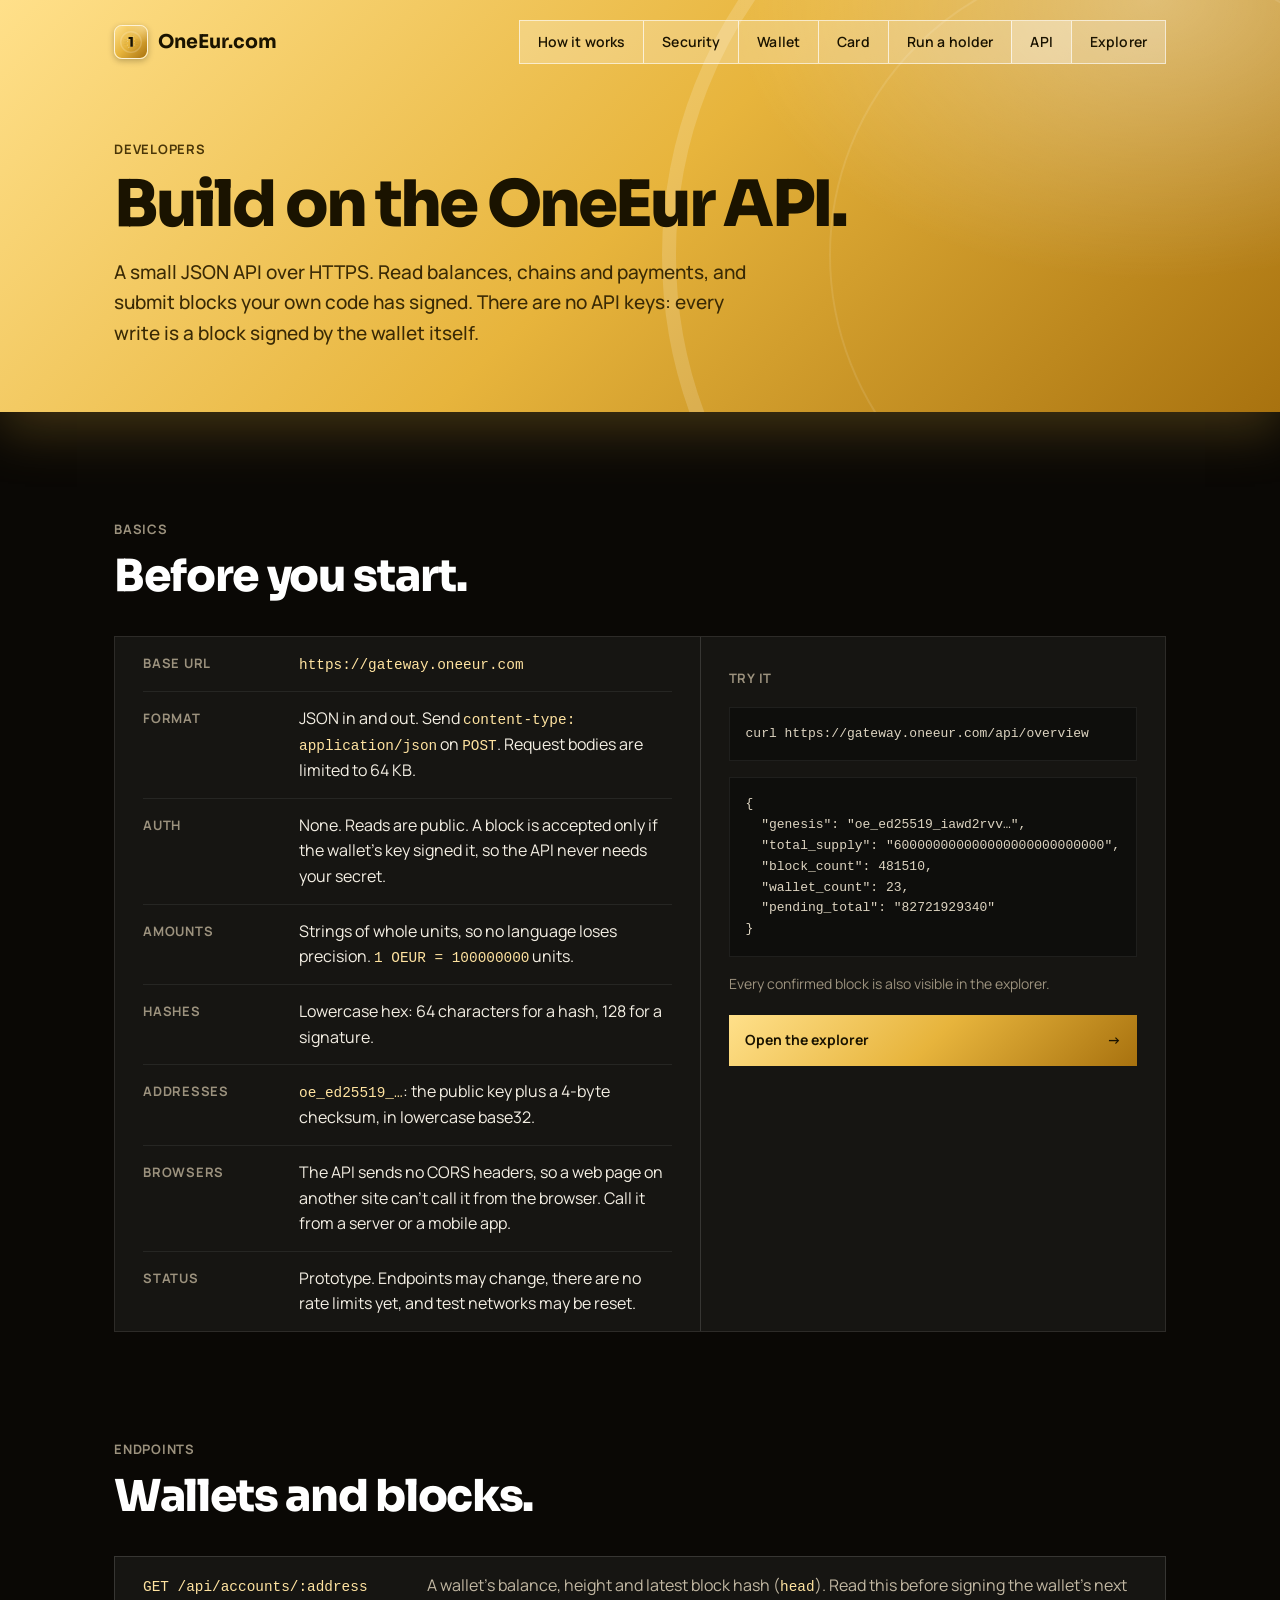
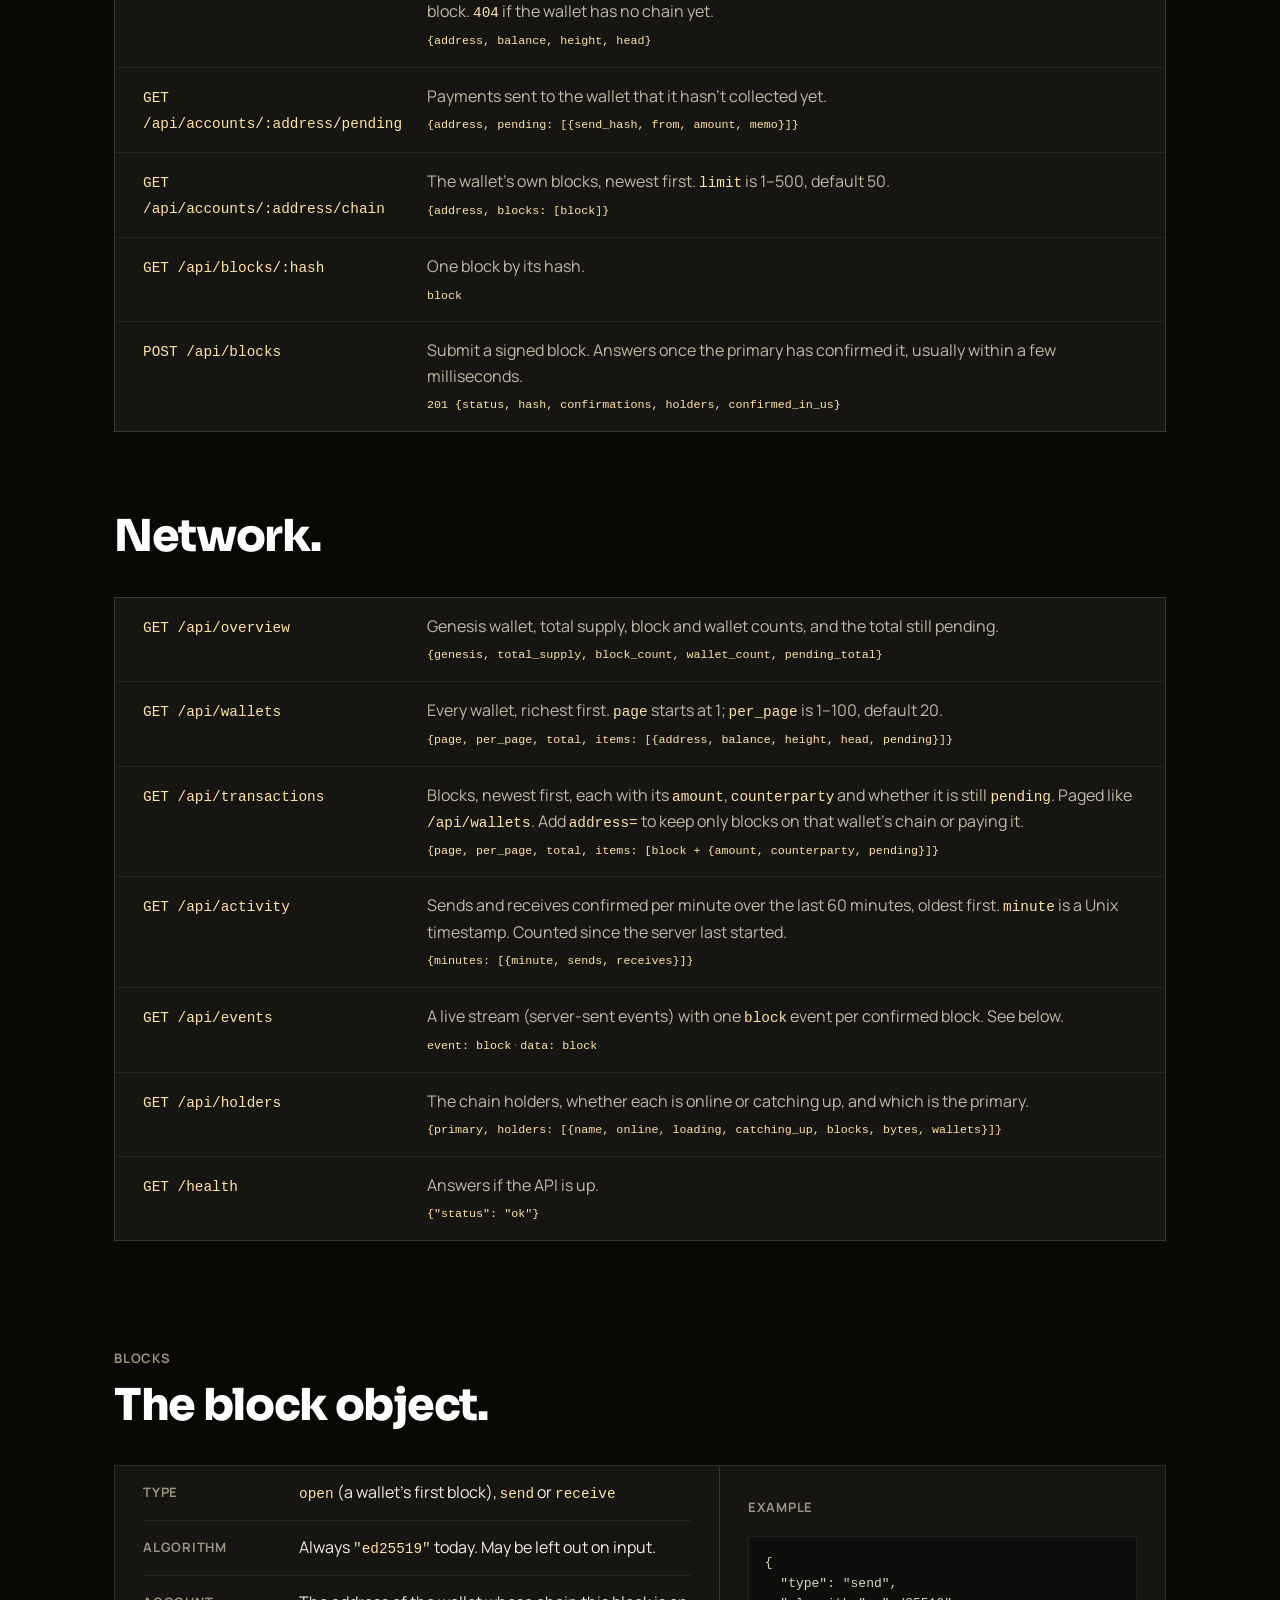
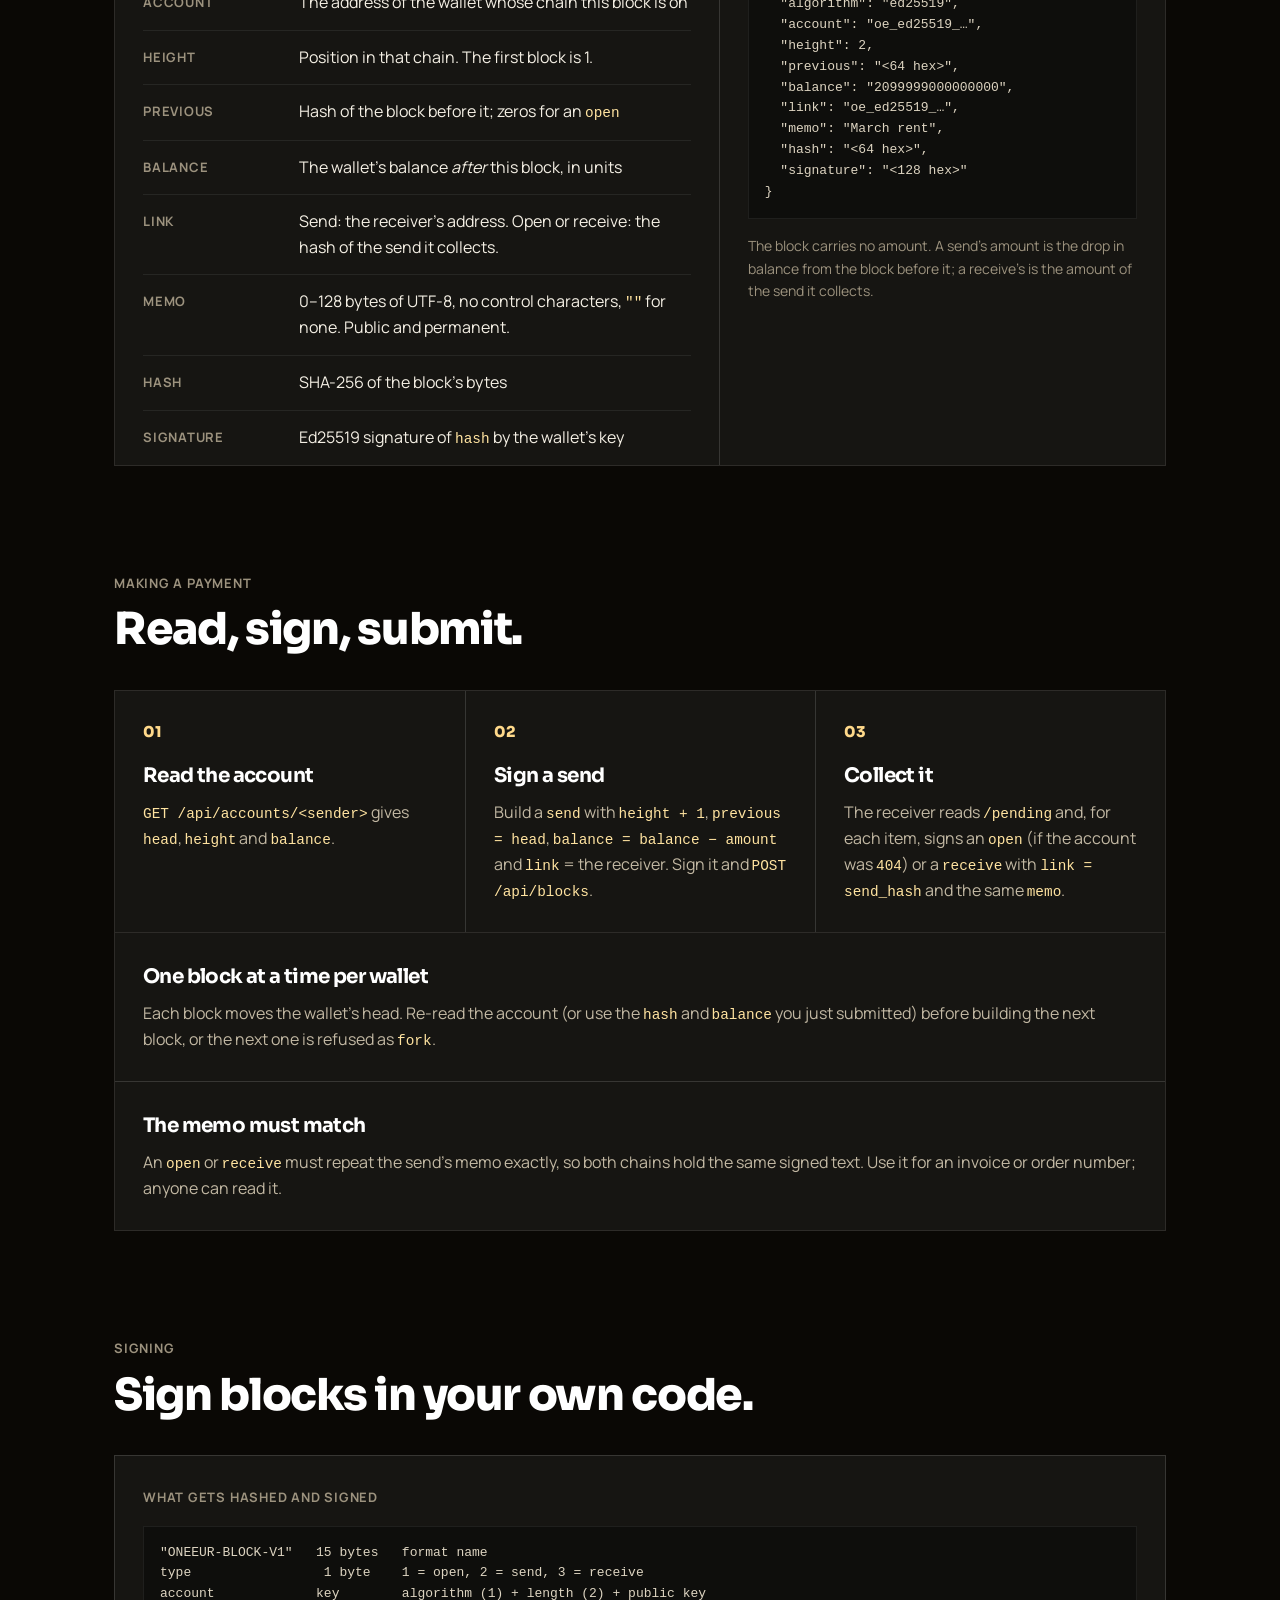
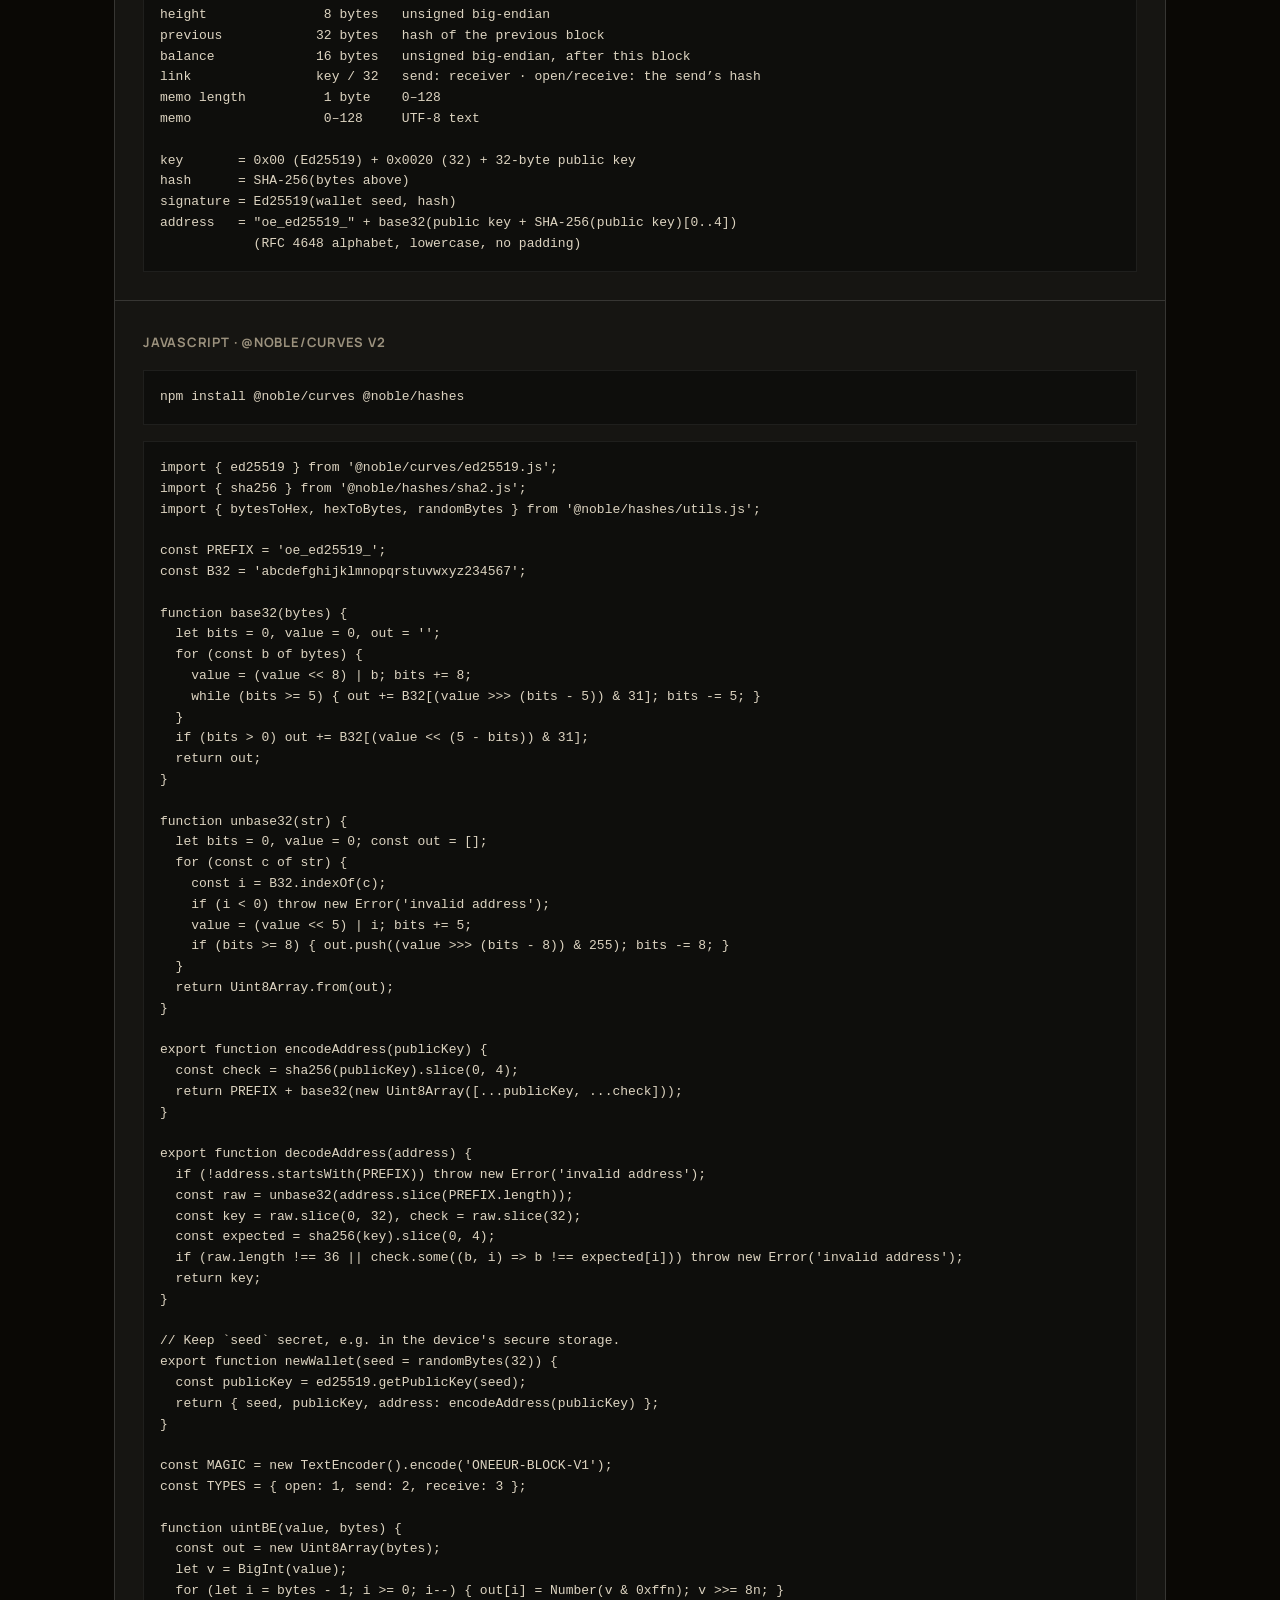
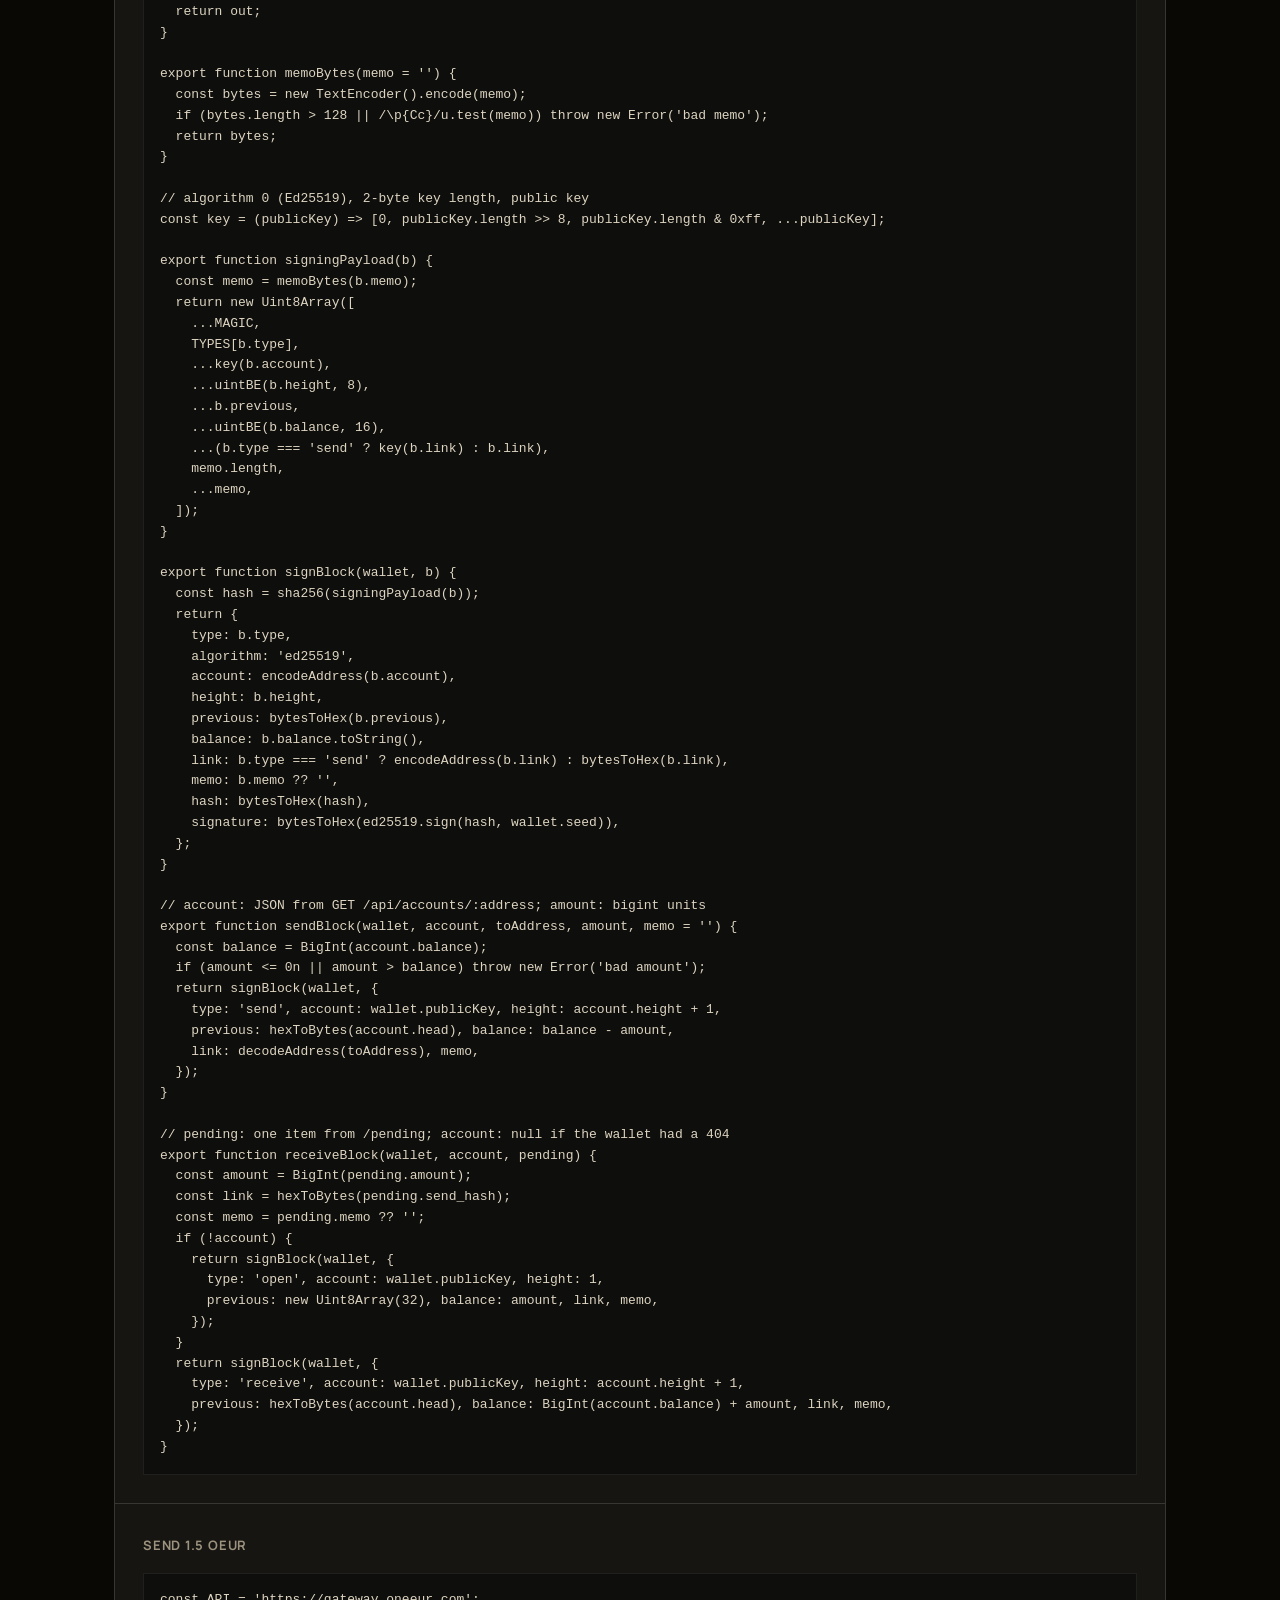
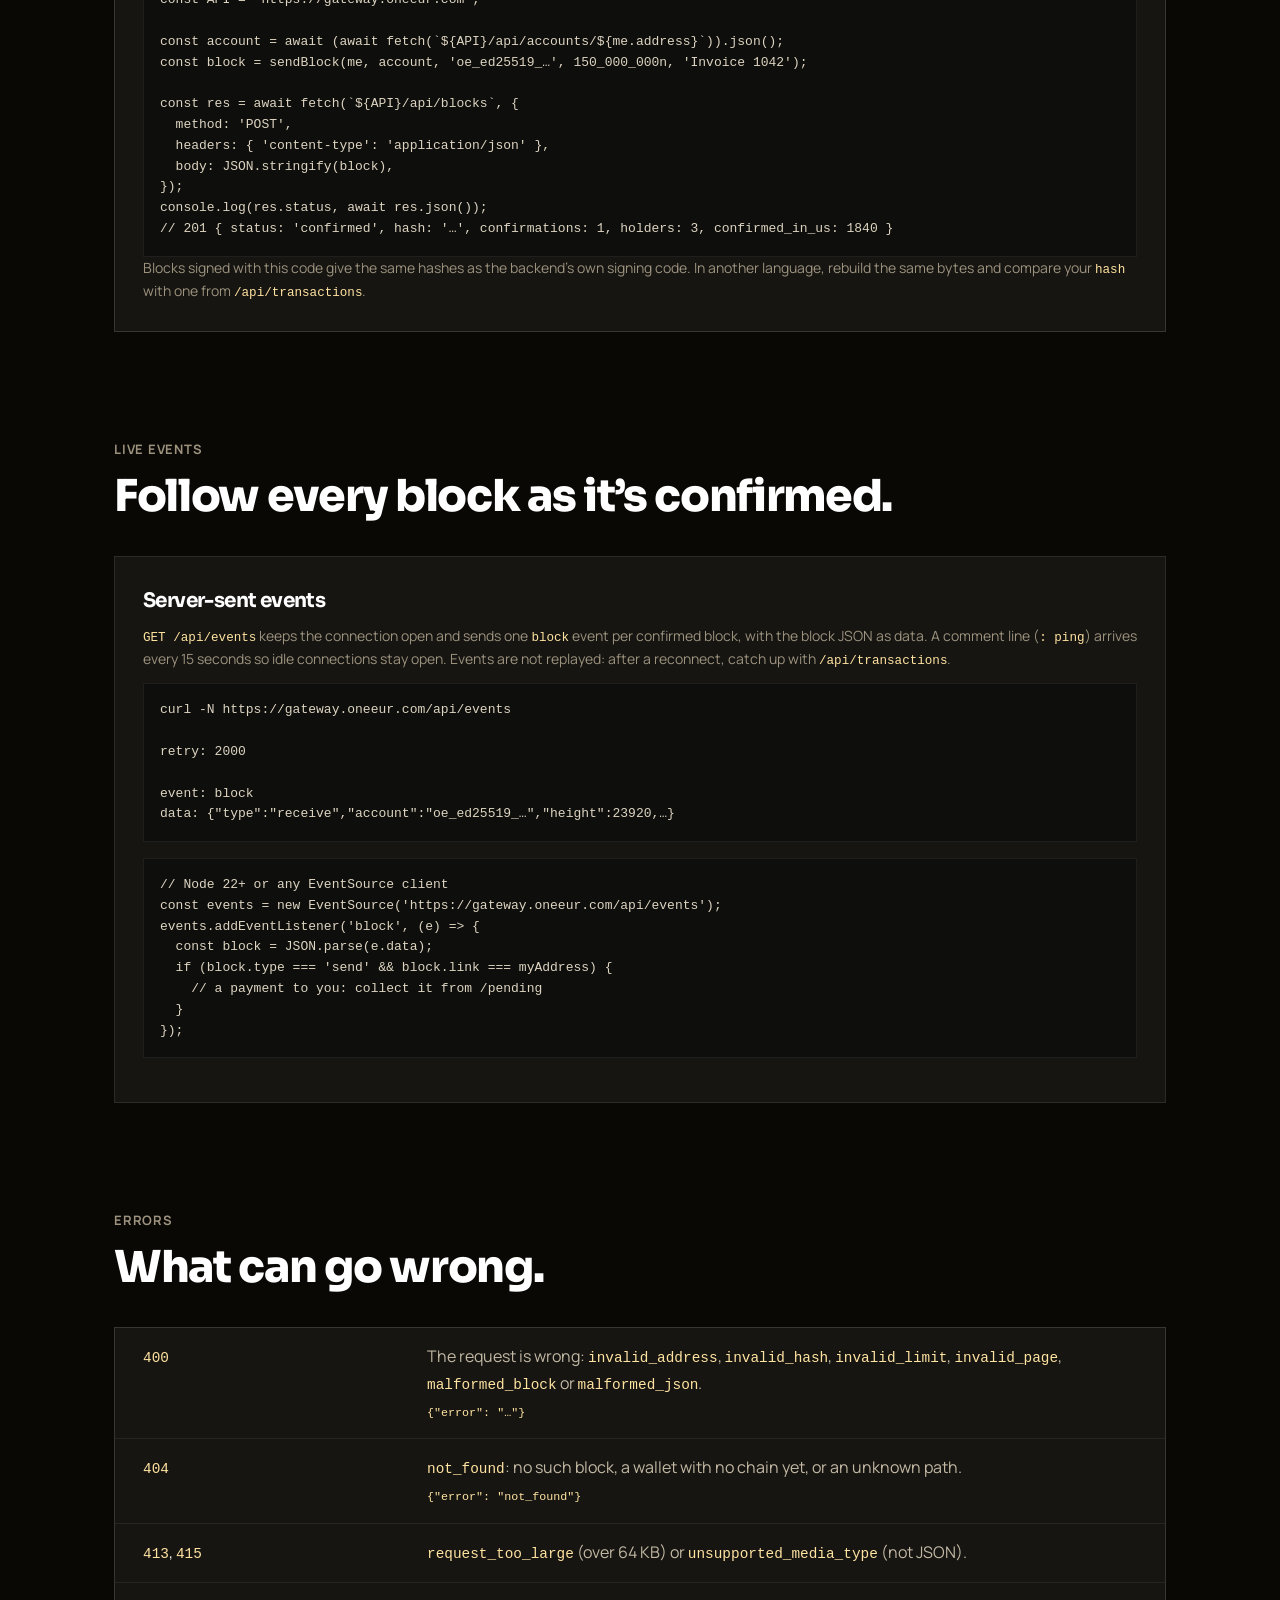
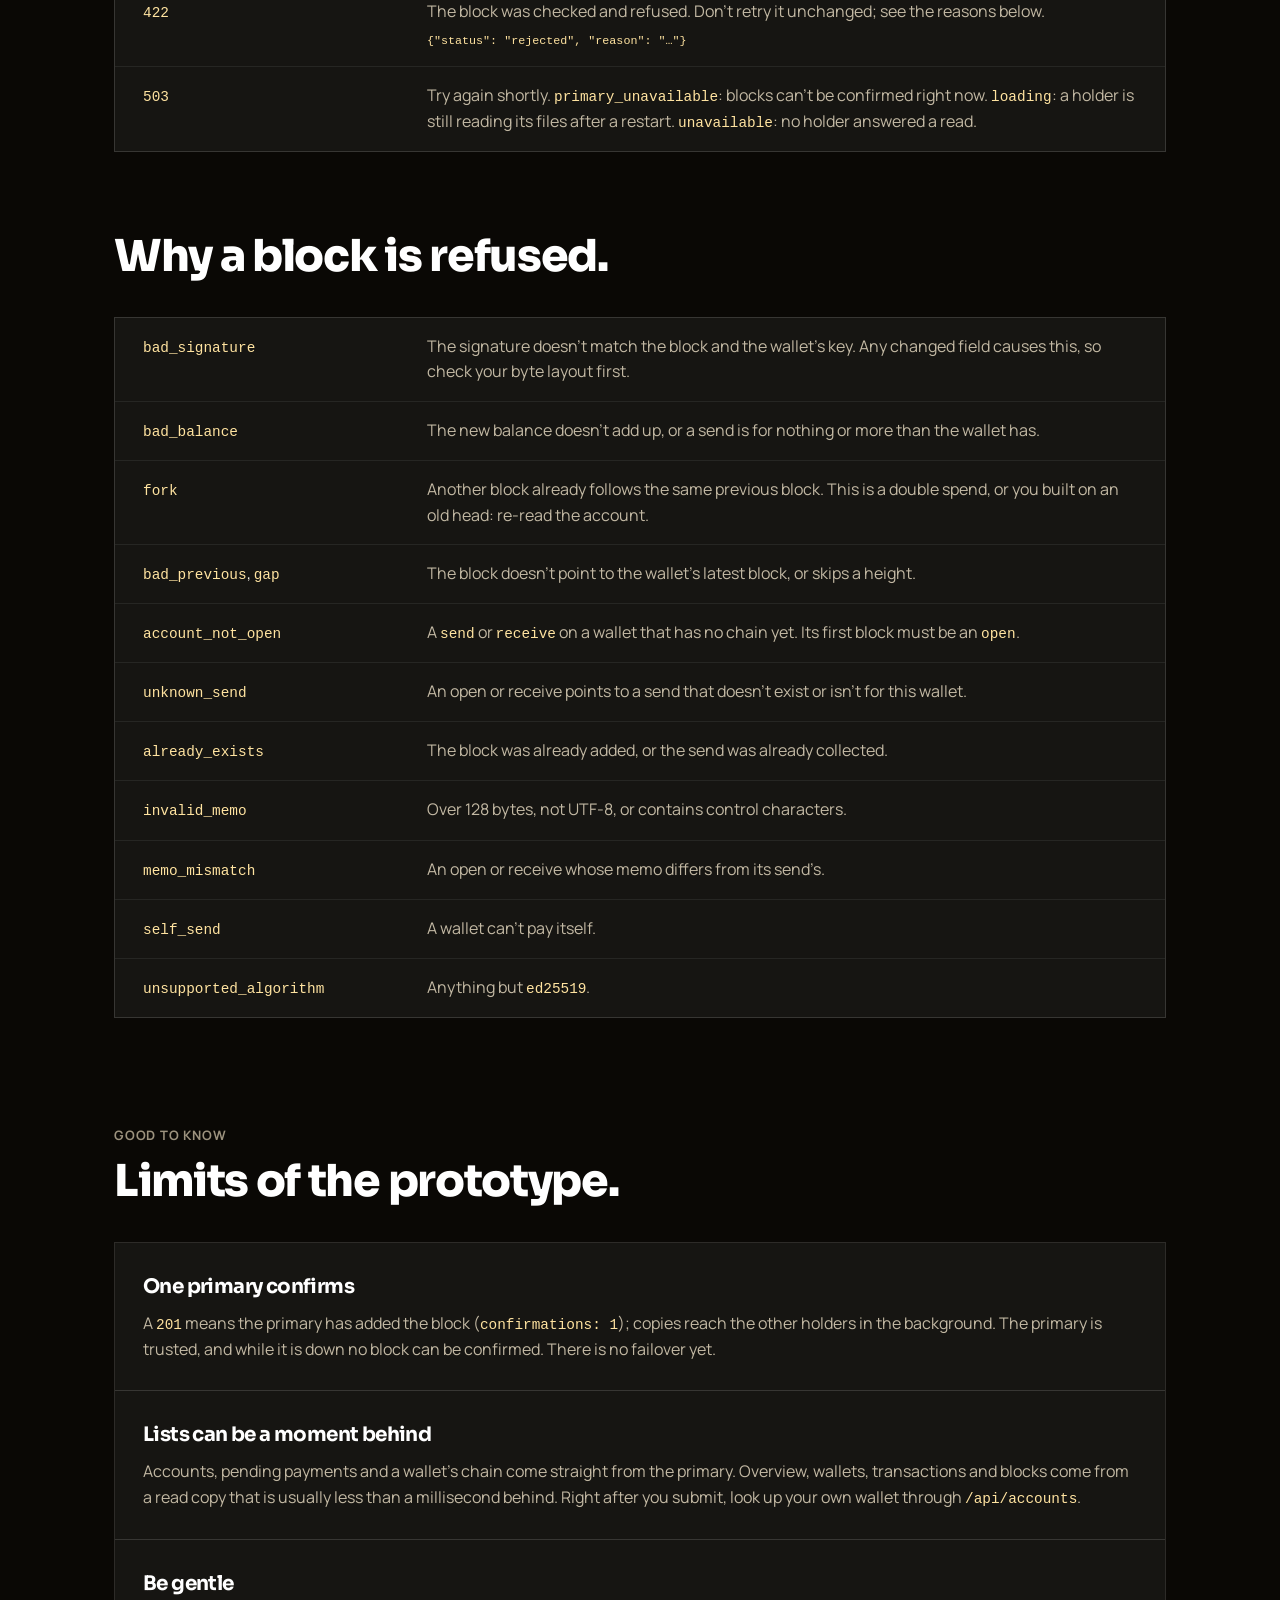
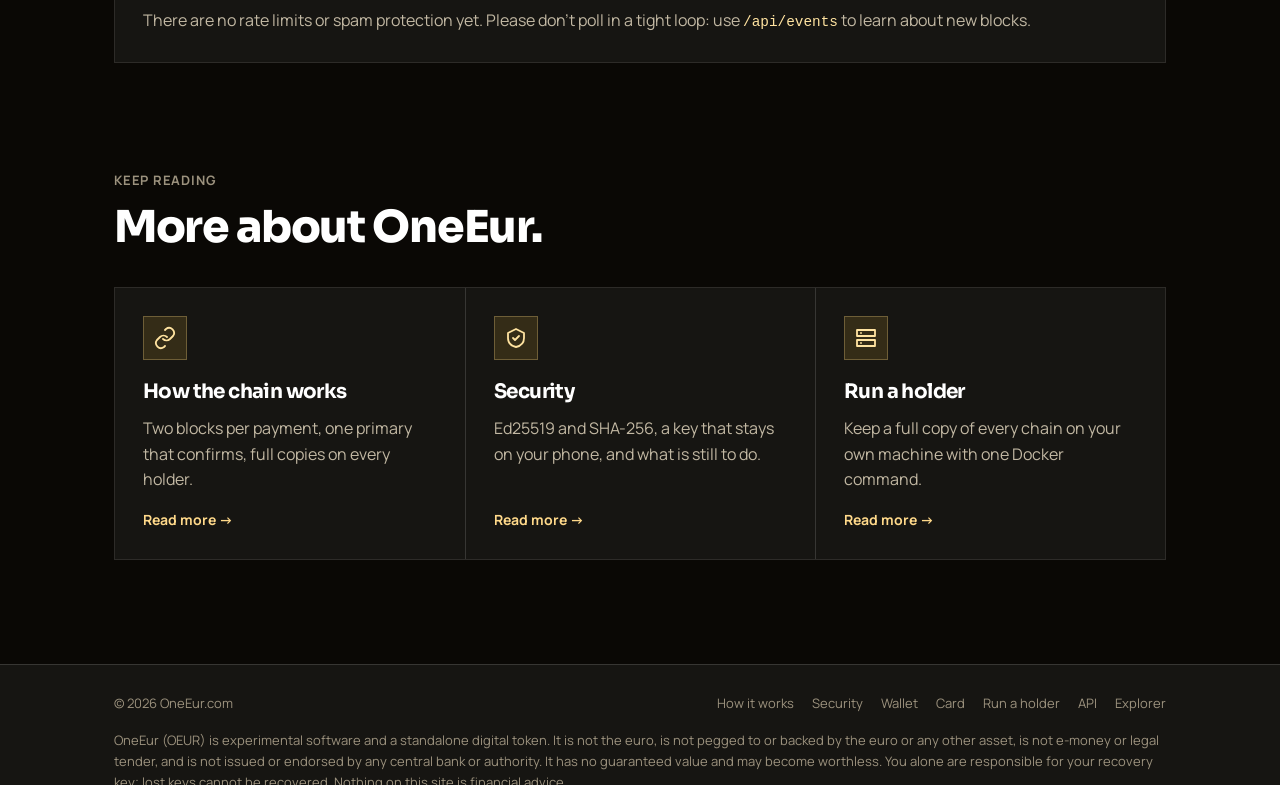
==== commit ef72d2ac: "Card" ====
--- a/api.html
+++ b/api.html
@@ -9,7 +9,10 @@
 <meta property="og:description" content="The OneEur API for developers: read balances, chains and payments, sign blocks yourself and submit them, and follow every block live.">
 <meta property="og:url" content="https://oneeur.com/api.html">
 <meta name="theme-color" content="#0A0805">
-<link rel="icon" href="data:image/svg+xml,%3Csvg viewBox='0 0 1024 1024' xmlns='http://www.w3.org/2000/svg'%3E%3Cdefs%3E%3CclipPath id='ic'%3E%3Crect width='1024' height='1024' rx='229'/%3E%3C/clipPath%3E%3ClinearGradient id='ig' x1='0' y1='0' x2='1' y2='1'%3E%3Cstop offset='0' stop-color='%23FFE08A'/%3E%3Cstop offset='.5' stop-color='%23E7B43C'/%3E%3Cstop offset='1' stop-color='%23A8720F'/%3E%3C/linearGradient%3E%3CradialGradient id='is' cx='90%25' cy='0%25' r='75%25'%3E%3Cstop offset='0' stop-color='%23fff' stop-opacity='.35'/%3E%3Cstop offset='.7' stop-color='%23fff' stop-opacity='0'/%3E%3C/radialGradient%3E%3C/defs%3E%3Cg clip-path='url%28%23ic%29'%3E%3Crect width='1024' height='1024' fill='url%28%23ig%29'/%3E%3Crect width='1024' height='1024' fill='url%28%23is%29'/%3E%3Ccircle cx='512' cy='512' r='330' fill='none' stroke='%23fff' stroke-opacity='.18' stroke-width='44'/%3E%3Ccircle cx='512' cy='512' r='272' fill='none' stroke='%231A1300' stroke-opacity='.16' stroke-width='5' stroke-dasharray='30 12'/%3E%3Ccircle cx='512' cy='512' r='232' fill='none' stroke='%23fff' stroke-opacity='.12' stroke-width='4'/%3E%3Cg fill='none' stroke='%231A1300' stroke-opacity='.22' stroke-width='7' stroke-linecap='round' stroke-linejoin='round'%3E%3Cpath d='M284 512H352l24-24h28'/%3E%3Cpath d='M292 584H344l24 24h24'/%3E%3Cpath d='M300 436H356l18-18h20'/%3E%3Cpath d='M740 512H672l-24 24h-28'/%3E%3Cpath d='M732 440H680l-24-24h-24'/%3E%3Cpath d='M724 588H668l-18 18h-20'/%3E%3Cpath d='M560 288v28l20 20v6'/%3E%3Cpath d='M464 736v-28l-20-20v-6'/%3E%3C/g%3E%3Cg fill='%23FFF4CF'%3E%3Ccircle cx='404' cy='488' r='20' fill-opacity='.25'/%3E%3Ccircle cx='404' cy='488' r='10' fill-opacity='.9'/%3E%3Ccircle cx='392' cy='608' r='20' fill-opacity='.25'/%3E%3Ccircle cx='392' cy='608' r='10' fill-opacity='.9'/%3E%3Ccircle cx='394' cy='418' r='20' fill-opacity='.25'/%3E%3Ccircle cx='394' cy='418' r='10' fill-opacity='.9'/%3E%3Ccircle cx='620' cy='536' r='20' fill-opacity='.25'/%3E%3Ccircle cx='620' cy='536' r='10' fill-opacity='.9'/%3E%3Ccircle cx='632' cy='416' r='20' fill-opacity='.25'/%3E%3Ccircle cx='632' cy='416' r='10' fill-opacity='.9'/%3E%3Ccircle cx='630' cy='606' r='20' fill-opacity='.25'/%3E%3Ccircle cx='630' cy='606' r='10' fill-opacity='.9'/%3E%3Ccircle cx='580' cy='342' r='20' fill-opacity='.25'/%3E%3Ccircle cx='580' cy='342' r='10' fill-opacity='.9'/%3E%3Ccircle cx='444' cy='682' r='20' fill-opacity='.25'/%3E%3Ccircle cx='444' cy='682' r='10' fill-opacity='.9'/%3E%3C/g%3E%3Cpath d='M490.93 662V403.14l18.92 14.62h-77.4V348.1h138.46V662z' fill='%23fff' fill-opacity='.45' transform='translate%280 5%29'/%3E%3Cpath d='M490.93 662V403.14l18.92 14.62h-77.4V348.1h138.46V662z' fill='%231A1300'/%3E%3C/g%3E%3C/svg%3E">
+<link rel="icon" href="favicon.ico" sizes="32x32">
+<link rel="icon" href="favicon.svg" type="image/svg+xml">
+<link rel="apple-touch-icon" href="apple-touch-icon.png">
+<link rel="manifest" href="site.webmanifest">
 <link rel="preconnect" href="https://fonts.googleapis.com">
 <link rel="preconnect" href="https://fonts.gstatic.com" crossorigin>
 <link href="https://fonts.googleapis.com/css2?family=Sora:wght@600;700;800&family=Manrope:wght@400;500;700&display=swap" rel="stylesheet">
@@ -24,6 +27,7 @@
       <a href="chain.html">How it works</a>
       <a href="security.html">Security</a>
       <a href="app.html">Wallet</a>
+      <a href="card.html">Card</a>
       <a href="holder.html">Run a holder</a>
       <a href="api.html" aria-current="page">API</a>
       <a href="https://gateway.oneeur.com/explorer">Explorer</a>
@@ -410,6 +414,7 @@
       <a href="chain.html">How it works</a>
       <a href="security.html">Security</a>
       <a href="app.html">Wallet</a>
+      <a href="card.html">Card</a>
       <a href="holder.html">Run a holder</a>
       <a href="api.html">API</a>
       <a href="https://gateway.oneeur.com/explorer">Explorer</a>
--- a/style.css
+++ b/style.css
@@ -31,6 +31,7 @@
 .goldtop::after{width:min(72vh,590px);aspect-ratio:1;border:2px solid rgba(255,255,255,.1)}
 .goldtop > *{position:relative}
 .goldtop a:focus-visible,header a:focus-visible{outline-color:var(--on-gold)}
+.hero p a,.hero p a:hover{color:var(--on-gold);font-weight:800;text-decoration:underline;text-decoration-thickness:2px;text-underline-offset:4px}
 
 .mark{width:34px;height:34px;flex:none;display:block;border-radius:22.4%;overflow:hidden;border:1px solid rgba(255,255,255,.7);box-shadow:0 2px 6px rgba(26,19,0,.28)}
 .mark svg{display:block;width:100%;height:100%}
@@ -150,6 +151,8 @@
 .grid.two{grid-template-columns:repeat(2,minmax(0,1fr))}
 .grid.two > .card:nth-child(n+3){border-top:1px solid var(--hair)}
 .grid.two > .card:nth-child(odd){border-left:0}
+.grid.six > .card:nth-child(n+4){border-top:1px solid var(--hair)}
+.grid.six > .card:nth-child(3n+1){border-left:0}
 .pq{display:grid;grid-template-columns:.8fr 1.2fr;gap:40px;border-top:0}
 .pq h3{font-size:20px;margin:8px 0 10px}
 .pq p{color:var(--muted)}
@@ -246,3 +249,11 @@
   .card{padding:24px}
   .contact{padding:32px 24px}
 }
+
+/* OneEur card page: the card picture beside its notes. */
+.withcard{display:grid;grid-template-columns:minmax(0,1fr) minmax(0,1fr);gap:40px;align-items:center}
+.paycard svg{display:block;width:100%;height:auto;border-radius:3.7%/5.9%;box-shadow:0 24px 50px rgba(0,0,0,.5),0 0 60px rgba(231,180,60,.18);transform:rotate(-4deg)}
+@media (max-width:860px){
+  .withcard{grid-template-columns:1fr;gap:32px}
+  .paycard{max-width:420px;margin:0 auto;padding:8px}
+}
